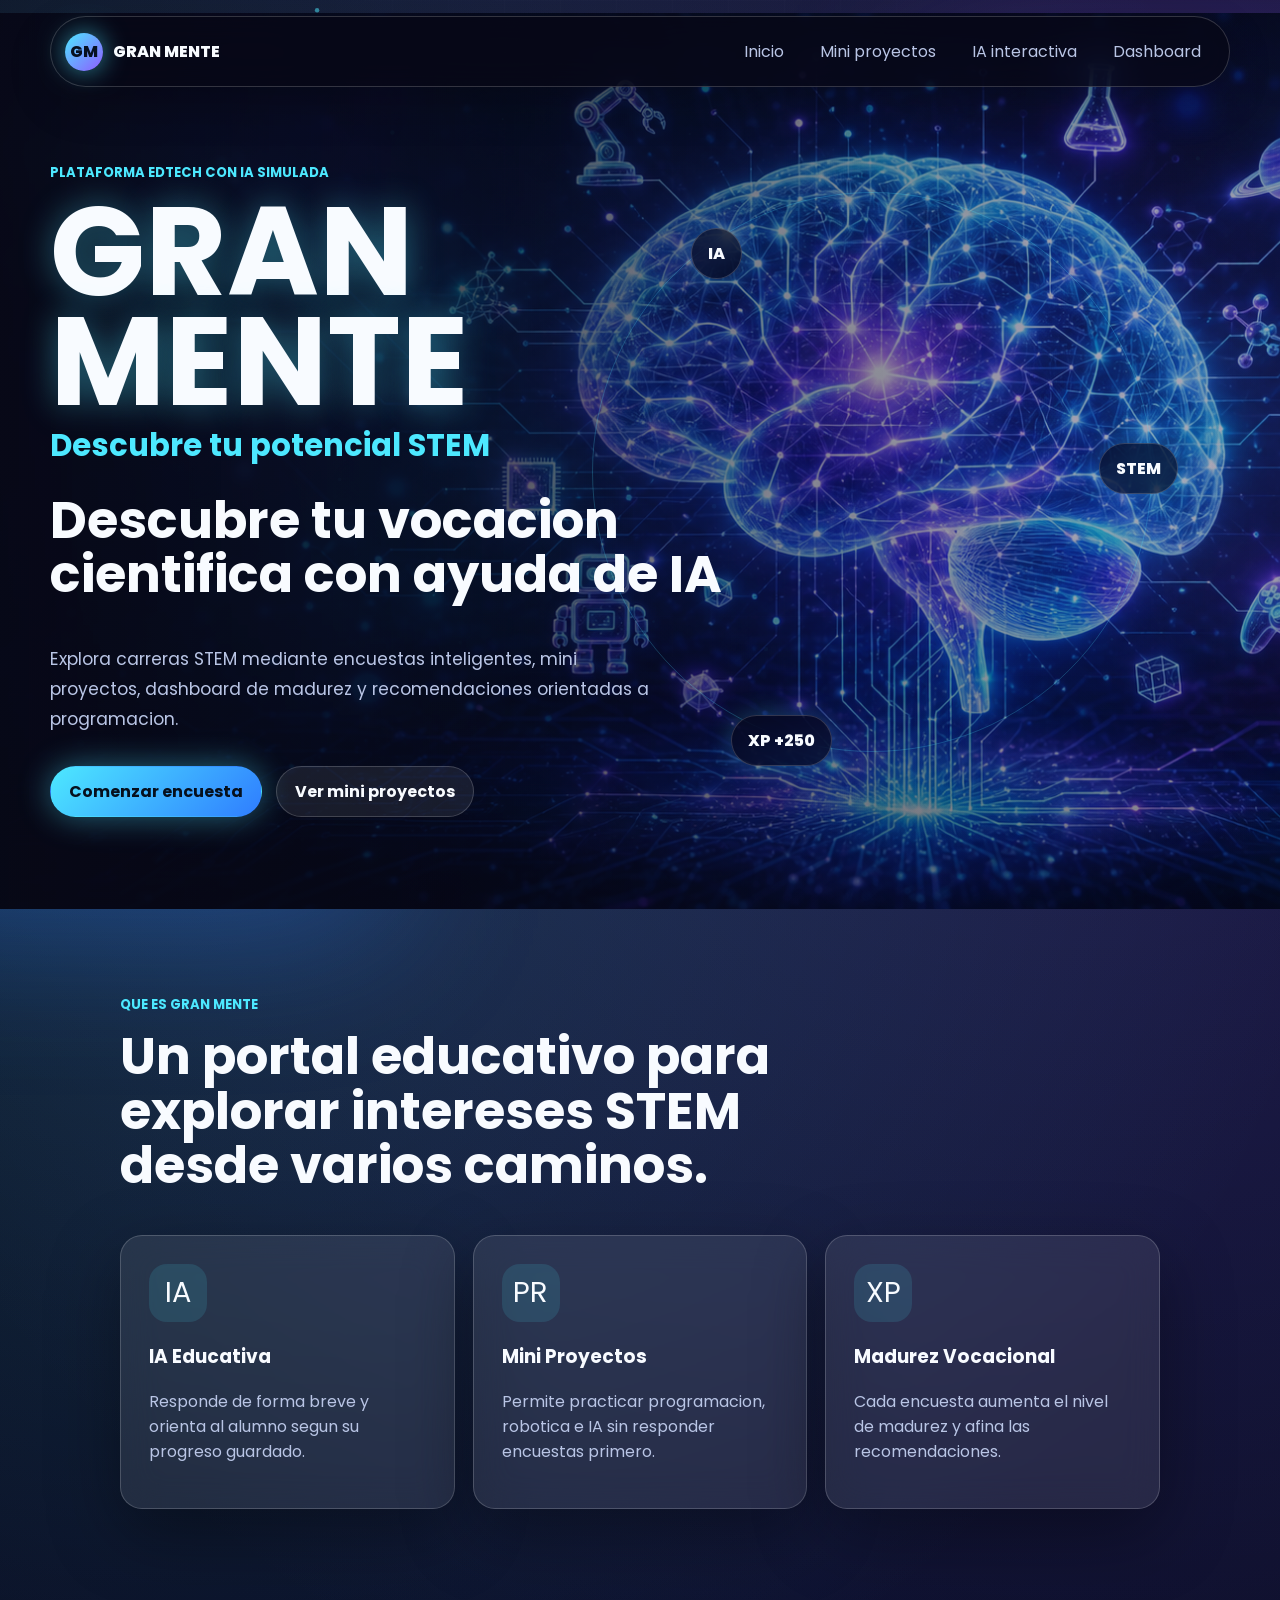
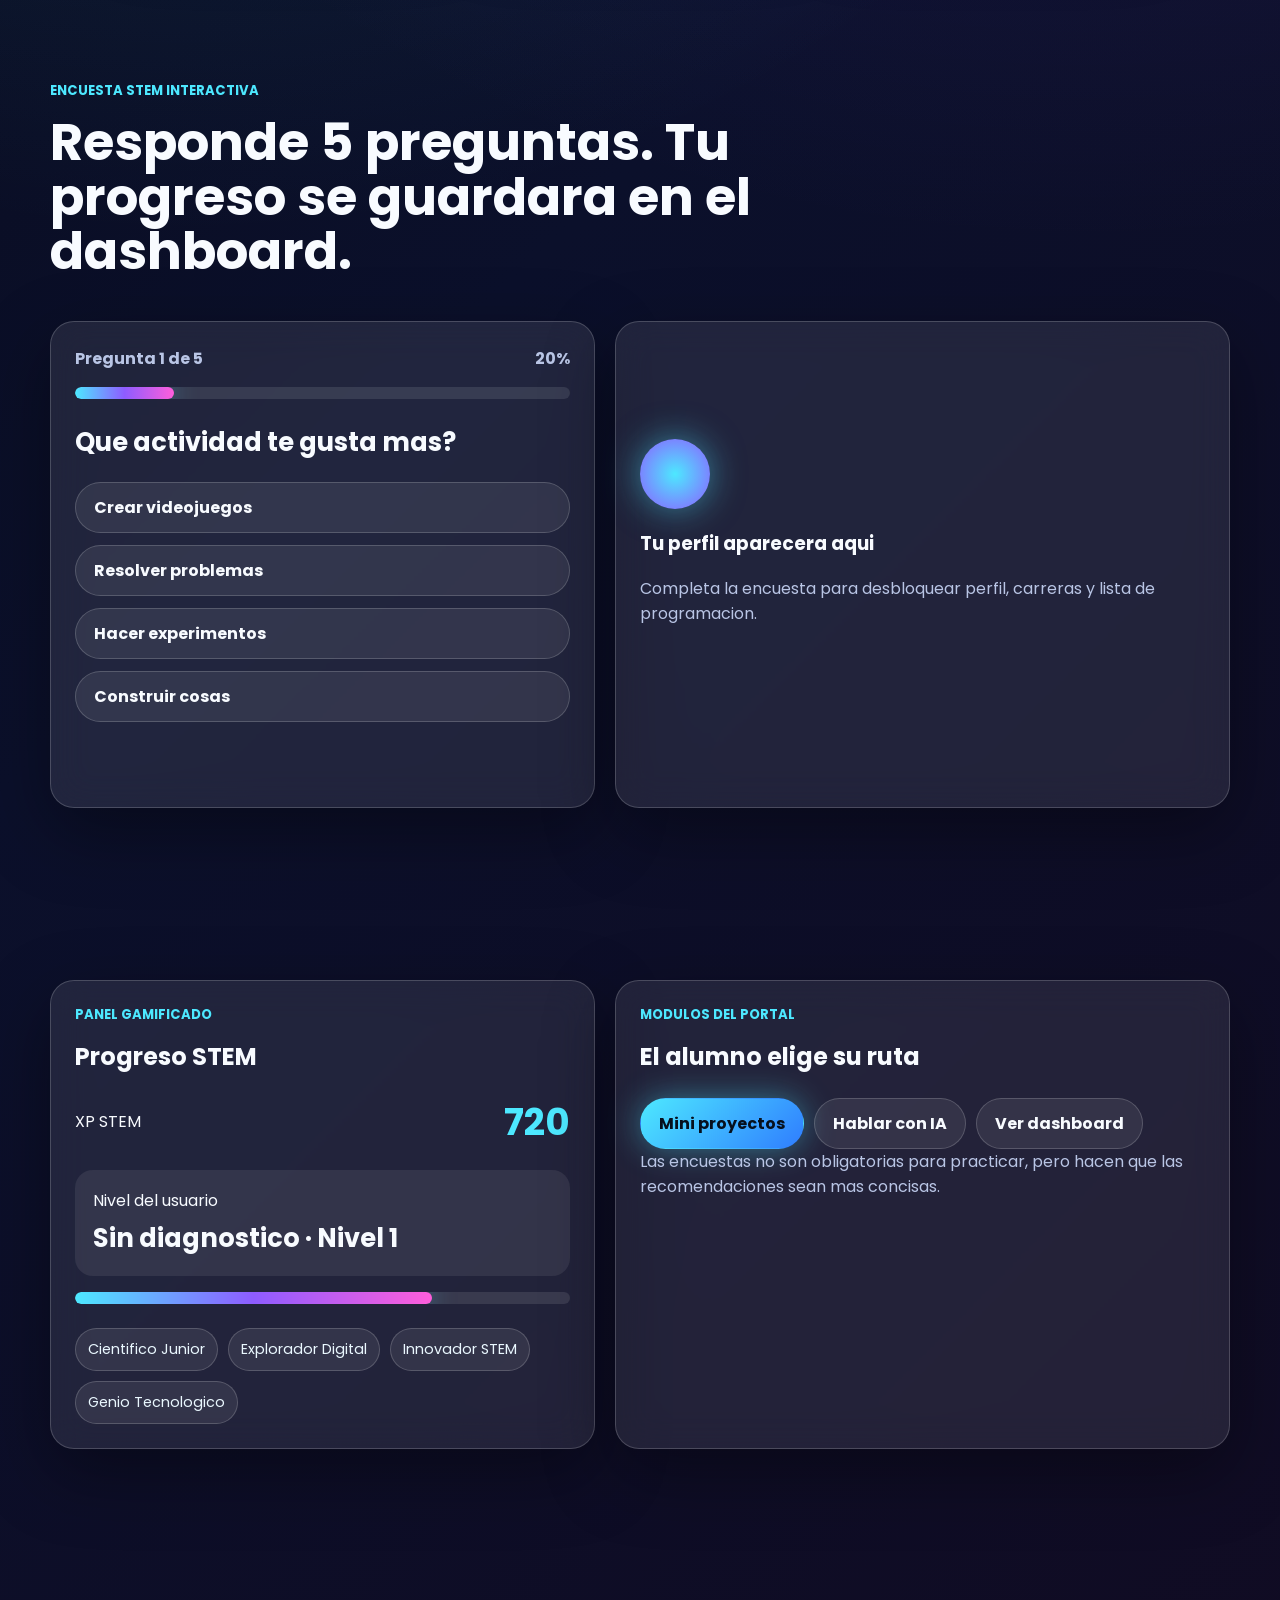
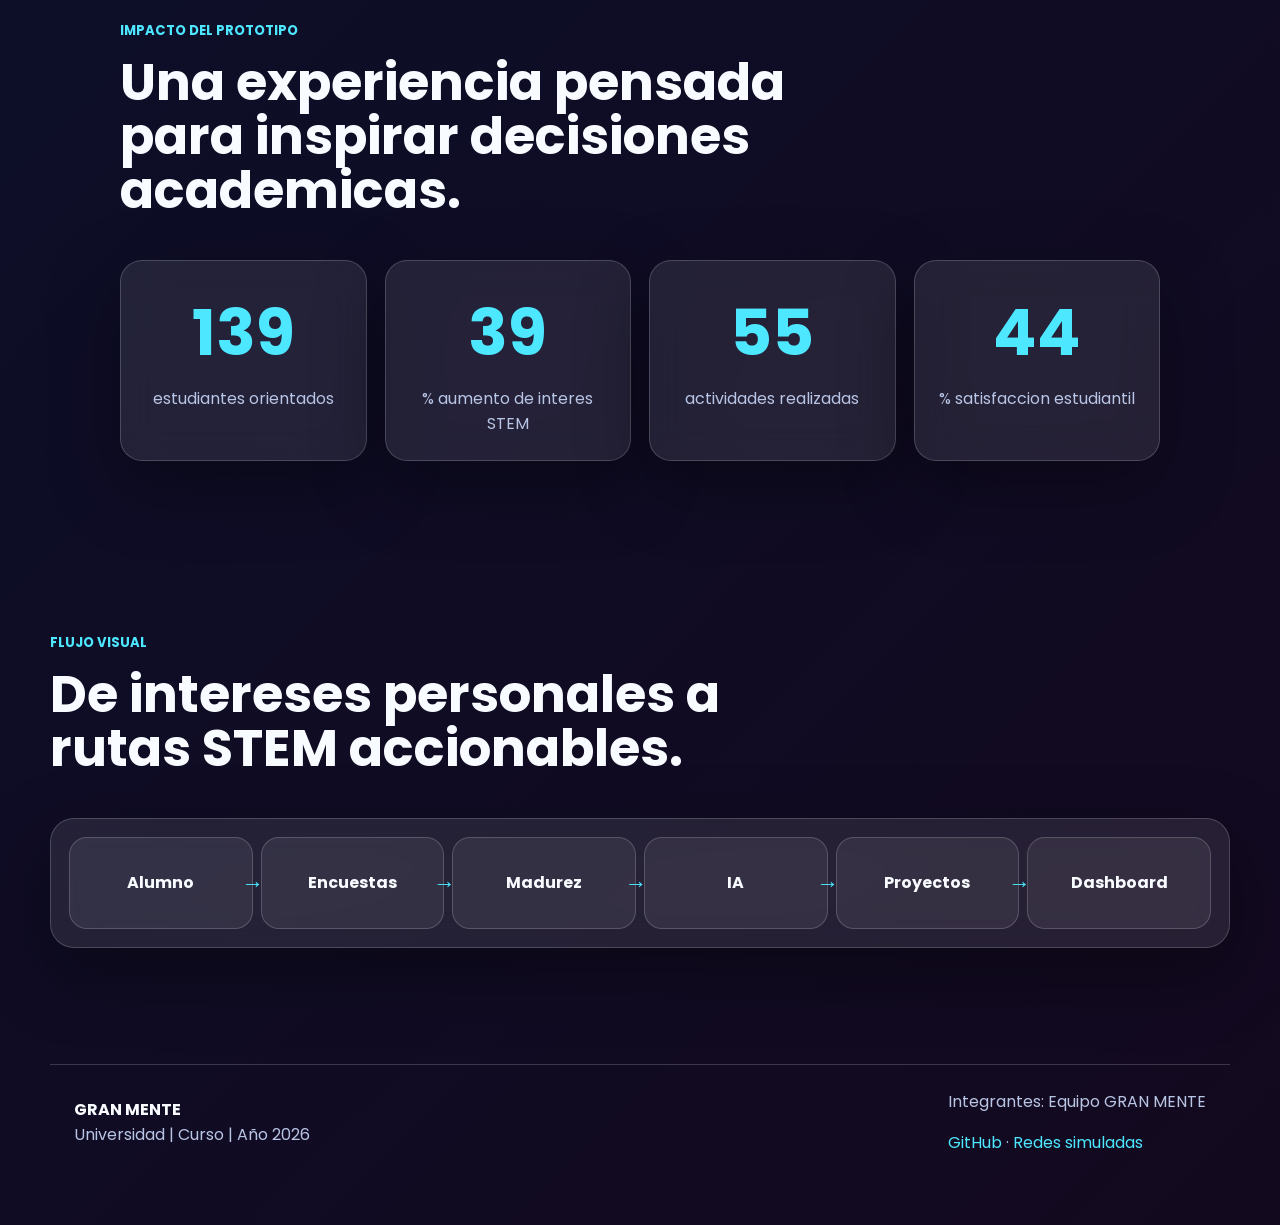
==== index.html @ 2cc23842 "Mejoras para la app" ====
<!DOCTYPE html>
<html lang="es">
<head>
  <meta charset="UTF-8">
  <meta name="viewport" content="width=device-width, initial-scale=1.0">
  <meta name="description" content="GRAN MENTE, prototipo STEM con IA simulada, proyectos, dashboard y orientacion vocacional.">
  <title>GRAN MENTE | Descubre tu potencial STEM</title>
  <link rel="preconnect" href="https://fonts.googleapis.com">
  <link rel="preconnect" href="https://fonts.gstatic.com" crossorigin>
  <link href="https://fonts.googleapis.com/css2?family=Poppins:wght@400;500;600;700;800&display=swap" rel="stylesheet">
  <link rel="stylesheet" href="style.css">
</head>
<body>
  <canvas id="particles" aria-hidden="true"></canvas>
  <div class="ambient ambient-a"></div>
  <div class="ambient ambient-b"></div>

  <header class="site-header">
    <a class="brand" href="index.html"><span class="brand-mark">GM</span><span>GRAN MENTE</span></a>
    <button class="menu-toggle" type="button" aria-label="Abrir menu" aria-expanded="false">☰</button>
    <nav class="main-nav" aria-label="Navegacion principal">
      <a href="index.html">Inicio</a>
      <a href="proyectos.html">Mini proyectos</a>
      <a href="ia.html">IA interactiva</a>
      <a href="dashboard.html">Dashboard</a>
    </nav>
  </header>

  <main>
    <section id="inicio" class="hero section">
      <div class="hero-copy reveal">
        <p class="eyebrow">Plataforma EdTech con IA simulada</p>
        <h1>GRAN MENTE</h1>
        <p class="slogan">Descubre tu potencial STEM</p>
        <h2>Descubre tu vocacion cientifica con ayuda de IA</h2>
        <p class="hero-description">Explora carreras STEM mediante encuestas inteligentes, mini proyectos, dashboard de madurez y recomendaciones orientadas a programacion.</p>
        <div class="hero-actions">
          <a class="btn btn-primary" href="#encuesta">Comenzar encuesta</a>
          <a class="btn btn-secondary" href="proyectos.html">Ver mini proyectos</a>
        </div>
      </div>
      <div class="hero-visual reveal">
        <div class="hero-orbit"></div>
        <img src="img/hero-brain.png" alt="Cerebro digital futurista con circuitos STEM">
        <div class="floating-chip chip-a">IA</div>
        <div class="floating-chip chip-b">STEM</div>
        <div class="floating-chip chip-c">XP +250</div>
      </div>
    </section>

    <section id="que-es" class="section narrow">
      <div class="section-heading reveal">
        <p class="eyebrow">Que es GRAN MENTE</p>
        <h2>Un portal educativo para explorar intereses STEM desde varios caminos.</h2>
      </div>
      <div class="feature-grid">
        <article class="glass-card reveal">
          <span class="card-icon">IA</span>
          <h3>IA Educativa</h3>
          <p>Responde de forma breve y orienta al alumno segun su progreso guardado.</p>
        </article>
        <article class="glass-card reveal">
          <span class="card-icon">PR</span>
          <h3>Mini Proyectos</h3>
          <p>Permite practicar programacion, robotica e IA sin responder encuestas primero.</p>
        </article>
        <article class="glass-card reveal">
          <span class="card-icon">XP</span>
          <h3>Madurez Vocacional</h3>
          <p>Cada encuesta aumenta el nivel de madurez y afina las recomendaciones.</p>
        </article>
      </div>
    </section>

    <section id="encuesta" class="section survey-shell">
      <div class="section-heading reveal">
        <p class="eyebrow">Encuesta STEM interactiva</p>
        <h2>Responde 5 preguntas. Tu progreso se guardara en el dashboard.</h2>
      </div>

      <div class="survey-layout">
        <article class="survey-card reveal">
          <div class="survey-topline">
            <span id="questionCounter">Pregunta 1 de 5</span>
            <span id="progressLabel">20%</span>
          </div>
          <div class="progress-track">
            <div id="progressBar" class="progress-fill"></div>
          </div>
          <div id="questionStage" class="question-stage"></div>
        </article>

        <aside id="results" class="results-panel reveal" aria-live="polite">
          <div class="placeholder-result">
            <span class="pulse-dot"></span>
            <h3>Tu perfil aparecera aqui</h3>
            <p>Completa la encuesta para desbloquear perfil, carreras y lista de programacion.</p>
          </div>
        </aside>
      </div>
    </section>

    <section id="demo-stem" class="section two-column">
      <div class="gamified-panel reveal">
        <p class="eyebrow">Panel gamificado</p>
        <h2>Progreso STEM</h2>
        <div class="xp-row">
          <span>XP STEM</span>
          <strong id="xpValue">720</strong>
        </div>
        <div class="level-card">
          <span>Nivel del usuario</span>
          <strong id="levelValue">Nivel 1</strong>
        </div>
        <div class="progress-track xp-track"><div class="progress-fill xp-fill"></div></div>
        <div class="badges">
          <span>Cientifico Junior</span>
          <span>Explorador Digital</span>
          <span>Innovador STEM</span>
          <span>Genio Tecnologico</span>
        </div>
      </div>

      <div class="gamified-panel reveal">
        <p class="eyebrow">Modulos del portal</p>
        <h2>El alumno elige su ruta</h2>
        <div class="portal-actions">
          <a class="btn btn-primary" href="proyectos.html">Mini proyectos</a>
          <a class="btn btn-secondary" href="ia.html">Hablar con IA</a>
          <a class="btn btn-secondary" href="dashboard.html">Ver dashboard</a>
        </div>
        <p class="result-copy">Las encuestas no son obligatorias para practicar, pero hacen que las recomendaciones sean mas concisas.</p>
      </div>
    </section>

    <section id="impacto" class="section narrow">
      <div class="section-heading reveal">
        <p class="eyebrow">Impacto del prototipo</p>
        <h2>Una experiencia pensada para inspirar decisiones academicas.</h2>
      </div>
      <div class="stats-grid">
        <article class="stat-card reveal"><strong data-counter="300">0</strong><span>estudiantes orientados</span></article>
        <article class="stat-card reveal"><strong data-counter="85">0</strong><span>% aumento de interes STEM</span></article>
        <article class="stat-card reveal"><strong data-counter="120">0</strong><span>actividades realizadas</span></article>
        <article class="stat-card reveal"><strong data-counter="95">0</strong><span>% satisfaccion estudiantil</span></article>
      </div>
    </section>

    <section class="section flow-section">
      <div class="section-heading reveal">
        <p class="eyebrow">Flujo visual</p>
        <h2>De intereses personales a rutas STEM accionables.</h2>
      </div>
      <div class="flow reveal">
        <span>Alumno</span>
        <span>Encuestas</span>
        <span>Madurez</span>
        <span>IA</span>
        <span>Proyectos</span>
        <span>Dashboard</span>
      </div>
    </section>
  </main>

  <footer class="site-footer">
    <div><strong>GRAN MENTE</strong><p>Universidad | Curso | Año 2026</p></div>
    <div><p>Integrantes: Equipo GRAN MENTE</p><p><a href="#">GitHub</a> · <a href="#">Redes simuladas</a></p></div>
  </footer>

  <script src="script.js"></script>
</body>
</html>
---- style.css ----
:root {
  --bg: #070816;
  --panel: rgba(255, 255, 255, 0.09);
  --panel-strong: rgba(255, 255, 255, 0.15);
  --text: #f8fbff;
  --muted: #b9c5e5;
  --cyan: #4de8ff;
  --blue: #2f7dff;
  --violet: #8e5cff;
  --pink: #ff5edb;
  --line: rgba(255, 255, 255, 0.18);
  --shadow: 0 24px 70px rgba(0, 0, 0, 0.36);
}

* {
  box-sizing: border-box;
}

html {
  scroll-behavior: smooth;
}

body {
  margin: 0;
  min-height: 100vh;
  overflow-x: hidden;
  background:
    radial-gradient(circle at 15% 15%, rgba(77, 232, 255, 0.18), transparent 30%),
    radial-gradient(circle at 85% 10%, rgba(142, 92, 255, 0.2), transparent 34%),
    linear-gradient(135deg, #070816 0%, #0b102b 42%, #13091f 100%);
  color: var(--text);
  font-family: "Poppins", Arial, sans-serif;
}

body::before {
  content: "";
  position: fixed;
  inset: 0;
  z-index: -3;
  background-image:
    linear-gradient(rgba(255, 255, 255, 0.045) 1px, transparent 1px),
    linear-gradient(90deg, rgba(255, 255, 255, 0.045) 1px, transparent 1px);
  background-size: 56px 56px;
  mask-image: radial-gradient(circle at center, #000, transparent 78%);
}

a {
  color: inherit;
  text-decoration: none;
}

button,
input {
  font: inherit;
}

#particles {
  position: fixed;
  inset: 0;
  z-index: -2;
  pointer-events: none;
}

.ambient {
  position: fixed;
  z-index: -1;
  width: 34rem;
  height: 34rem;
  filter: blur(80px);
  opacity: 0.35;
  pointer-events: none;
}

.ambient-a {
  left: -10rem;
  top: 24rem;
  background: var(--blue);
}

.ambient-b {
  right: -12rem;
  top: 4rem;
  background: var(--violet);
}

.site-header {
  position: sticky;
  top: 0;
  z-index: 20;
  display: flex;
  align-items: center;
  justify-content: space-between;
  width: min(1180px, calc(100% - 32px));
  margin: 16px auto 0;
  padding: 12px 14px;
  border: 1px solid var(--line);
  border-radius: 999px;
  background: rgba(7, 8, 22, 0.72);
  backdrop-filter: blur(18px);
  box-shadow: 0 16px 45px rgba(0, 0, 0, 0.2);
}

.brand,
.main-nav,
.hero-actions,
.survey-topline,
.xp-row,
.chat-header,
.site-footer {
  display: flex;
  align-items: center;
}

.brand {
  gap: 10px;
  font-weight: 800;
  letter-spacing: 0;
}

.brand-mark {
  display: grid;
  place-items: center;
  width: 38px;
  height: 38px;
  border-radius: 50%;
  background: linear-gradient(135deg, var(--cyan), var(--violet));
  color: #071020;
  box-shadow: 0 0 26px rgba(77, 232, 255, 0.6);
}

.main-nav {
  gap: 8px;
}

.main-nav a {
  padding: 10px 14px;
  border-radius: 999px;
  color: var(--muted);
  transition: 0.25s ease;
}

.main-nav a:hover {
  color: var(--text);
  background: rgba(255, 255, 255, 0.1);
}

.menu-toggle {
  display: none;
  border: 0;
  background: transparent;
  color: var(--text);
  font-size: 1.45rem;
}

.section {
  width: min(1180px, calc(100% - 32px));
  margin: 0 auto;
  padding: 86px 0;
}

.narrow {
  width: min(1040px, calc(100% - 32px));
}

.hero {
  position: relative;
  display: grid;
  align-items: center;
  width: 100%;
  min-height: calc(100vh - 34px);
  margin-top: -74px;
  padding: 150px max(16px, calc((100vw - 1180px) / 2)) 92px;
  overflow: hidden;
}

.hero::after {
  content: "";
  position: absolute;
  inset: auto 0 0;
  height: 34%;
  background: linear-gradient(0deg, var(--bg), transparent);
  pointer-events: none;
}

.hero-copy {
  position: relative;
  z-index: 4;
  max-width: 720px;
}

.eyebrow {
  margin: 0 0 14px;
  color: var(--cyan);
  font-size: 0.82rem;
  font-weight: 700;
  text-transform: uppercase;
}

h1,
h2,
h3,
p {
  margin-top: 0;
}

h1 {
  margin-bottom: 6px;
  font-size: clamp(3.8rem, 10vw, 7.8rem);
  line-height: 0.88;
  letter-spacing: 0;
  text-shadow: 0 0 34px rgba(77, 232, 255, 0.4);
}

.slogan {
  margin-bottom: 24px;
  font-size: clamp(1.25rem, 2.4vw, 2rem);
  font-weight: 700;
  color: var(--cyan);
}

.hero h2,
.section-heading h2 {
  font-size: clamp(2rem, 4vw, 3.4rem);
  line-height: 1.06;
  letter-spacing: 0;
}

.hero-description,
.section-heading p + h2 + p,
.glass-card p,
.placeholder-result p,
.result-copy,
.video-card p,
.chat-messages,
.site-footer p {
  color: var(--muted);
}

.hero-description {
  max-width: 620px;
  font-size: 1.08rem;
  line-height: 1.75;
}

.hero-actions {
  flex-wrap: wrap;
  gap: 14px;
  margin-top: 32px;
}

.btn,
.chat-form button,
.option-btn,
.video-card a,
.game-card a {
  display: inline-flex;
  align-items: center;
  justify-content: center;
  min-height: 46px;
  padding: 12px 18px;
  border: 1px solid transparent;
  border-radius: 999px;
  cursor: pointer;
  font-weight: 700;
  transition: transform 0.25s ease, box-shadow 0.25s ease, background 0.25s ease;
}

.btn-primary,
.chat-form button,
.video-card a,
.game-card a {
  color: #06101d;
  background: linear-gradient(135deg, var(--cyan), var(--blue));
  box-shadow: 0 0 32px rgba(77, 232, 255, 0.42);
}

.btn-secondary {
  border-color: var(--line);
  color: var(--text);
  background: rgba(255, 255, 255, 0.08);
}

.btn:hover,
.chat-form button:hover,
.option-btn:hover,
.video-card a:hover,
.game-card a:hover {
  transform: translateY(-3px);
}

.hero-visual {
  position: absolute;
  inset: 0;
  z-index: 1;
  min-height: 100%;
  pointer-events: none;
}

.hero-visual::before {
  content: "";
  position: absolute;
  inset: 0;
  z-index: 2;
  background:
    linear-gradient(90deg, rgba(7, 8, 22, 0.92), rgba(7, 8, 22, 0.48) 47%, rgba(7, 8, 22, 0.18)),
    radial-gradient(circle at 72% 44%, transparent 0 23%, rgba(7, 8, 22, 0.28) 57%, rgba(7, 8, 22, 0.82) 100%);
}

.hero-visual img {
  position: absolute;
  inset: 0;
  width: 100%;
  height: 100%;
  object-fit: cover;
  opacity: 0.82;
  transform: scale(1.04);
  animation: floatImage 7s ease-in-out infinite;
}

.hero-orbit {
  position: absolute;
  right: 10%;
  top: 20%;
  z-index: 3;
  width: min(44vw, 560px);
  aspect-ratio: 1;
  border: 1px solid rgba(77, 232, 255, 0.22);
  border-radius: 50%;
  animation: spin 18s linear infinite;
}

.floating-chip {
  position: absolute;
  z-index: 4;
  padding: 12px 16px;
  border: 1px solid var(--line);
  border-radius: 999px;
  background: rgba(7, 8, 22, 0.56);
  backdrop-filter: blur(12px);
  box-shadow: 0 0 25px rgba(77, 232, 255, 0.25);
  font-weight: 800;
}

.chip-a {
  top: 24%;
  right: 42%;
}

.chip-b {
  right: 8%;
  top: 48%;
}

.chip-c {
  right: 35%;
  bottom: 16%;
}

.section-heading {
  max-width: 760px;
  margin-bottom: 34px;
}

.feature-grid,
.stats-grid {
  display: grid;
  grid-template-columns: repeat(3, minmax(0, 1fr));
  gap: 18px;
}

.glass-card,
.survey-card,
.results-panel,
.gamified-panel,
.chatbot,
.stat-card,
.flow,
.game-card,
.video-card {
  border: 1px solid var(--line);
  background: var(--panel);
  backdrop-filter: blur(18px);
  box-shadow: var(--shadow);
}

.glass-card {
  padding: 28px;
  border-radius: 22px;
  transition: 0.3s ease;
}

.glass-card:hover,
.stat-card:hover {
  transform: translateY(-7px);
  border-color: rgba(77, 232, 255, 0.5);
  box-shadow: 0 0 42px rgba(77, 232, 255, 0.22);
}

.card-icon {
  display: grid;
  place-items: center;
  width: 58px;
  height: 58px;
  margin-bottom: 20px;
  border-radius: 18px;
  background: rgba(77, 232, 255, 0.12);
  font-size: 1.8rem;
}

.survey-layout,
.two-column {
  display: grid;
  grid-template-columns: minmax(0, 0.94fr) minmax(340px, 1.06fr);
  gap: 20px;
}

.survey-card,
.results-panel,
.gamified-panel,
.chatbot {
  border-radius: 24px;
  padding: 24px;
}

.survey-topline {
  justify-content: space-between;
  color: var(--muted);
  font-weight: 700;
}

.progress-track {
  height: 12px;
  margin: 16px 0 24px;
  overflow: hidden;
  border-radius: 999px;
  background: rgba(255, 255, 255, 0.1);
}

.progress-fill {
  width: 20%;
  height: 100%;
  border-radius: inherit;
  background: linear-gradient(90deg, var(--cyan), var(--violet), var(--pink));
  box-shadow: 0 0 24px rgba(77, 232, 255, 0.5);
  transition: width 0.35s ease;
}

.question-stage {
  min-height: 360px;
}

.question-stage h3 {
  margin-bottom: 20px;
  font-size: clamp(1.35rem, 2vw, 2rem);
}

.options-grid {
  display: grid;
  gap: 12px;
}

.option-btn {
  justify-content: flex-start;
  width: 100%;
  border-color: var(--line);
  color: var(--text);
  background: rgba(255, 255, 255, 0.08);
  text-align: left;
}

.option-btn:hover {
  border-color: rgba(77, 232, 255, 0.6);
  background: rgba(77, 232, 255, 0.13);
  box-shadow: 0 0 25px rgba(77, 232, 255, 0.18);
}

.results-panel {
  min-height: 454px;
}

.placeholder-result,
.profile-result {
  display: grid;
  align-content: center;
  min-height: 390px;
}

.pulse-dot {
  width: 70px;
  height: 70px;
  margin-bottom: 20px;
  border-radius: 50%;
  background: radial-gradient(circle, var(--cyan), var(--violet));
  box-shadow: 0 0 34px rgba(77, 232, 255, 0.5);
  animation: pulse 1.7s ease-in-out infinite;
}

.profile-head {
  display: flex;
  gap: 16px;
  align-items: center;
  margin-bottom: 18px;
}

.profile-icon {
  font-size: 2.4rem;
}

.recommendation-grid {
  display: grid;
  grid-template-columns: repeat(2, minmax(0, 1fr));
  gap: 12px;
  margin: 18px 0;
}

.career-pill {
  padding: 12px;
  border: 1px solid var(--line);
  border-radius: 16px;
  background: rgba(255, 255, 255, 0.07);
  font-size: 0.92rem;
  font-weight: 700;
}

.game-video-grid {
  display: grid;
  gap: 14px;
}

.game-card,
.video-card {
  padding: 16px;
  border-radius: 18px;
}

.game-card h3,
.video-card h3 {
  margin-bottom: 8px;
}

.game-card p,
.video-card p {
  font-size: 0.92rem;
}

.media-thumb {
  display: grid;
  place-items: center;
  min-height: 110px;
  margin-bottom: 12px;
  border-radius: 14px;
  background:
    linear-gradient(135deg, rgba(77, 232, 255, 0.24), rgba(142, 92, 255, 0.3)),
    repeating-linear-gradient(45deg, rgba(255, 255, 255, 0.08) 0 2px, transparent 2px 11px);
  font-size: 2rem;
}

.message-box {
  margin-top: 14px;
  padding: 16px;
  border: 1px solid rgba(77, 232, 255, 0.32);
  border-radius: 18px;
  background: rgba(77, 232, 255, 0.09);
  color: #e9fbff;
}

.answer-list {
  display: flex;
  flex-wrap: wrap;
  gap: 8px;
  padding: 0;
  margin: 0 0 18px;
  list-style: none;
}

.answer-list li {
  padding: 9px 11px;
  border: 1px solid rgba(77, 232, 255, 0.24);
  border-radius: 999px;
  background: rgba(255, 255, 255, 0.07);
  color: #eefcff;
  font-size: 0.9rem;
}

.learning-list {
  display: grid;
  gap: 12px;
  margin-top: 12px;
}

.learning-list article {
  padding: 16px;
  border: 1px solid rgba(255, 255, 255, 0.16);
  border-radius: 18px;
  background: linear-gradient(135deg, rgba(77, 232, 255, 0.08), rgba(142, 92, 255, 0.1));
}

.learning-list span {
  display: inline-flex;
  margin-bottom: 8px;
  padding: 6px 9px;
  border-radius: 999px;
  background: rgba(77, 232, 255, 0.14);
  color: var(--cyan);
  font-size: 0.78rem;
  font-weight: 800;
  text-transform: uppercase;
}

.learning-list h4 {
  margin: 0 0 8px;
  font-size: 1rem;
}

.learning-list p,
.learning-list ol {
  margin: 0;
  color: var(--muted);
  font-size: 0.92rem;
}

.learning-list ol {
  padding-left: 20px;
  margin-top: 10px;
}

.two-column {
  align-items: stretch;
}

.xp-row,
.chat-header {
  justify-content: space-between;
}

.xp-row strong {
  font-size: 2.3rem;
  color: var(--cyan);
}

.level-card {
  display: grid;
  gap: 6px;
  margin-top: 20px;
  padding: 18px;
  border-radius: 18px;
  background: rgba(255, 255, 255, 0.08);
}

.level-card strong {
  font-size: 1.6rem;
}

.xp-fill {
  width: 72%;
}

.badges {
  display: flex;
  flex-wrap: wrap;
  gap: 10px;
}

.badges span {
  padding: 10px 12px;
  border: 1px solid var(--line);
  border-radius: 999px;
  background: rgba(255, 255, 255, 0.08);
  color: #eaf8ff;
  font-size: 0.9rem;
}

.chatbot {
  display: grid;
  grid-template-rows: auto 1fr auto;
  min-height: 420px;
}

.status-dot {
  display: inline-block;
  width: 10px;
  height: 10px;
  margin-right: 8px;
  border-radius: 50%;
  background: #3cff91;
  box-shadow: 0 0 14px #3cff91;
}

.chat-messages {
  display: flex;
  flex-direction: column;
  gap: 10px;
  min-height: 250px;
  max-height: 300px;
  margin: 18px 0;
  overflow: auto;
}

.bot-message,
.user-message {
  width: fit-content;
  max-width: 82%;
  padding: 12px 14px;
  border-radius: 18px;
  line-height: 1.45;
}

.bot-message {
  border: 1px solid rgba(77, 232, 255, 0.26);
  background: rgba(77, 232, 255, 0.1);
}

.user-message {
  align-self: flex-end;
  color: #071020;
  background: linear-gradient(135deg, var(--cyan), #ffffff);
}

.chat-form {
  display: grid;
  grid-template-columns: 1fr auto;
  gap: 10px;
}

.chat-form input {
  min-width: 0;
  border: 1px solid var(--line);
  border-radius: 999px;
  padding: 0 16px;
  color: var(--text);
  background: rgba(255, 255, 255, 0.08);
  outline: none;
}

.chat-form input:focus {
  border-color: rgba(77, 232, 255, 0.6);
}

.stats-grid {
  grid-template-columns: repeat(4, minmax(0, 1fr));
}

.stat-card {
  padding: 24px;
  border-radius: 22px;
  text-align: center;
  transition: 0.3s ease;
}

.stat-card strong {
  display: block;
  margin-bottom: 6px;
  font-size: clamp(2.2rem, 5vw, 4rem);
  color: var(--cyan);
}

.stat-card span {
  color: var(--muted);
}

.flow {
  display: grid;
  grid-template-columns: repeat(6, minmax(0, 1fr));
  gap: 8px;
  padding: 18px;
  border-radius: 24px;
}

.flow span {
  position: relative;
  display: grid;
  place-items: center;
  min-height: 92px;
  padding: 12px;
  border: 1px solid var(--line);
  border-radius: 18px;
  background: rgba(255, 255, 255, 0.07);
  text-align: center;
  font-weight: 700;
}

.flow span:not(:last-child)::after {
  content: "→";
  position: absolute;
  right: -12px;
  z-index: 2;
  color: var(--cyan);
  font-size: 1.4rem;
}

.site-footer {
  justify-content: space-between;
  gap: 20px;
  width: min(1180px, calc(100% - 32px));
  margin: 30px auto;
  padding: 24px;
  border-top: 1px solid var(--line);
}

.site-footer a {
  color: var(--cyan);
}

.page-main {
  padding-top: 28px;
}

.page-hero {
  padding-top: 92px;
  padding-bottom: 34px;
}

.page-hero h1,
.ai-page h1 {
  margin-bottom: 18px;
  font-size: clamp(3rem, 7vw, 5.8rem);
  line-height: 0.96;
}

.filter-bar,
.portal-actions,
.prompt-chips {
  display: flex;
  flex-wrap: wrap;
  gap: 10px;
  margin-top: 24px;
}

.filter-bar .option-btn {
  width: auto;
}

.filter-bar .active {
  color: #06101d;
  background: linear-gradient(135deg, var(--cyan), var(--blue));
}

.project-grid,
.dashboard-grid {
  display: grid;
  grid-template-columns: repeat(3, minmax(0, 1fr));
  gap: 18px;
}

.project-card,
.metric-card {
  border: 1px solid var(--line);
  border-radius: 22px;
  background: var(--panel);
  backdrop-filter: blur(18px);
  box-shadow: var(--shadow);
}

.project-card {
  display: grid;
  gap: 12px;
  min-height: 260px;
  padding: 24px;
  transition: 0.3s ease;
}

.project-card:hover {
  transform: translateY(-6px);
  border-color: rgba(77, 232, 255, 0.5);
  box-shadow: 0 0 42px rgba(77, 232, 255, 0.2);
}

.project-card span,
.prompt-chips span {
  width: fit-content;
  padding: 8px 10px;
  border-radius: 999px;
  background: rgba(77, 232, 255, 0.12);
  color: var(--cyan);
  font-size: 0.82rem;
  font-weight: 800;
}

.project-card p {
  color: var(--muted);
}

.ai-page {
  align-items: center;
  min-height: calc(100vh - 120px);
}

.ai-page .chatbot {
  min-height: 560px;
}

.ai-page .chat-messages {
  max-height: 430px;
}

.dashboard-grid {
  margin-bottom: 20px;
}

.metric-card {
  padding: 24px;
}

.metric-card span {
  display: block;
  min-height: 42px;
  color: var(--muted);
  font-weight: 700;
}

.metric-card strong {
  display: block;
  margin-top: 10px;
  color: var(--cyan);
  font-size: clamp(1.5rem, 3vw, 2.4rem);
  line-height: 1.05;
}

.dashboard-block {
  margin: 20px 0;
}

.interest-row {
  margin-bottom: 16px;
}

.interest-row span {
  display: block;
  margin-bottom: 6px;
  color: var(--text);
  font-weight: 700;
  text-transform: capitalize;
}

.reveal {
  opacity: 0;
  transform: translateY(28px);
  transition: opacity 0.7s ease, transform 0.7s ease;
}

.reveal.visible {
  opacity: 1;
  transform: translateY(0);
}

.fade-swap {
  animation: fadeSwap 0.32s ease;
}

@keyframes floatImage {
  0%,
  100% {
    transform: scale(1.04) translateY(0);
  }
  50% {
    transform: scale(1.07) translateY(-12px);
  }
}

@keyframes spin {
  to {
    transform: rotate(360deg);
  }
}

@keyframes pulse {
  0%,
  100% {
    transform: scale(0.94);
    opacity: 0.74;
  }
  50% {
    transform: scale(1.08);
    opacity: 1;
  }
}

@keyframes fadeSwap {
  from {
    opacity: 0;
    transform: translateY(12px);
  }
  to {
    opacity: 1;
    transform: translateY(0);
  }
}

@media (max-width: 980px) {
  .survey-layout,
  .two-column {
    grid-template-columns: 1fr;
  }

  .hero {
    min-height: 92vh;
    padding-top: 140px;
  }

  .feature-grid,
  .stats-grid,
  .project-grid,
  .dashboard-grid {
    grid-template-columns: repeat(2, minmax(0, 1fr));
  }

  .flow {
    grid-template-columns: repeat(2, minmax(0, 1fr));
  }

  .flow span:not(:last-child)::after {
    display: none;
  }
}

@media (max-width: 720px) {
  .site-header {
    align-items: flex-start;
    border-radius: 24px;
  }

  .menu-toggle {
    display: block;
  }

  .main-nav {
    position: absolute;
    top: calc(100% + 8px);
    right: 0;
    left: 0;
    display: none;
    flex-direction: column;
    align-items: stretch;
    padding: 12px;
    border: 1px solid var(--line);
    border-radius: 22px;
    background: rgba(7, 8, 22, 0.92);
    backdrop-filter: blur(18px);
  }

  .main-nav.open {
    display: flex;
  }

  .section {
    padding: 64px 0;
  }

  .feature-grid,
  .stats-grid,
  .recommendation-grid,
  .flow,
  .project-grid,
  .dashboard-grid {
    grid-template-columns: 1fr;
  }

  .hero {
    min-height: 94vh;
    padding-bottom: 70px;
  }

  .hero-visual::before {
    background:
      linear-gradient(180deg, rgba(7, 8, 22, 0.66), rgba(7, 8, 22, 0.92)),
      linear-gradient(90deg, rgba(7, 8, 22, 0.88), rgba(7, 8, 22, 0.38));
  }

  .floating-chip {
    font-size: 0.8rem;
  }

  .chip-a {
    top: 64%;
    right: 56%;
  }

  .chip-b {
    top: 62%;
    right: 9%;
  }

  .chip-c {
    right: 28%;
    bottom: 8%;
  }

  .chat-form {
    grid-template-columns: 1fr;
  }

  .site-footer {
    display: grid;
  }
}
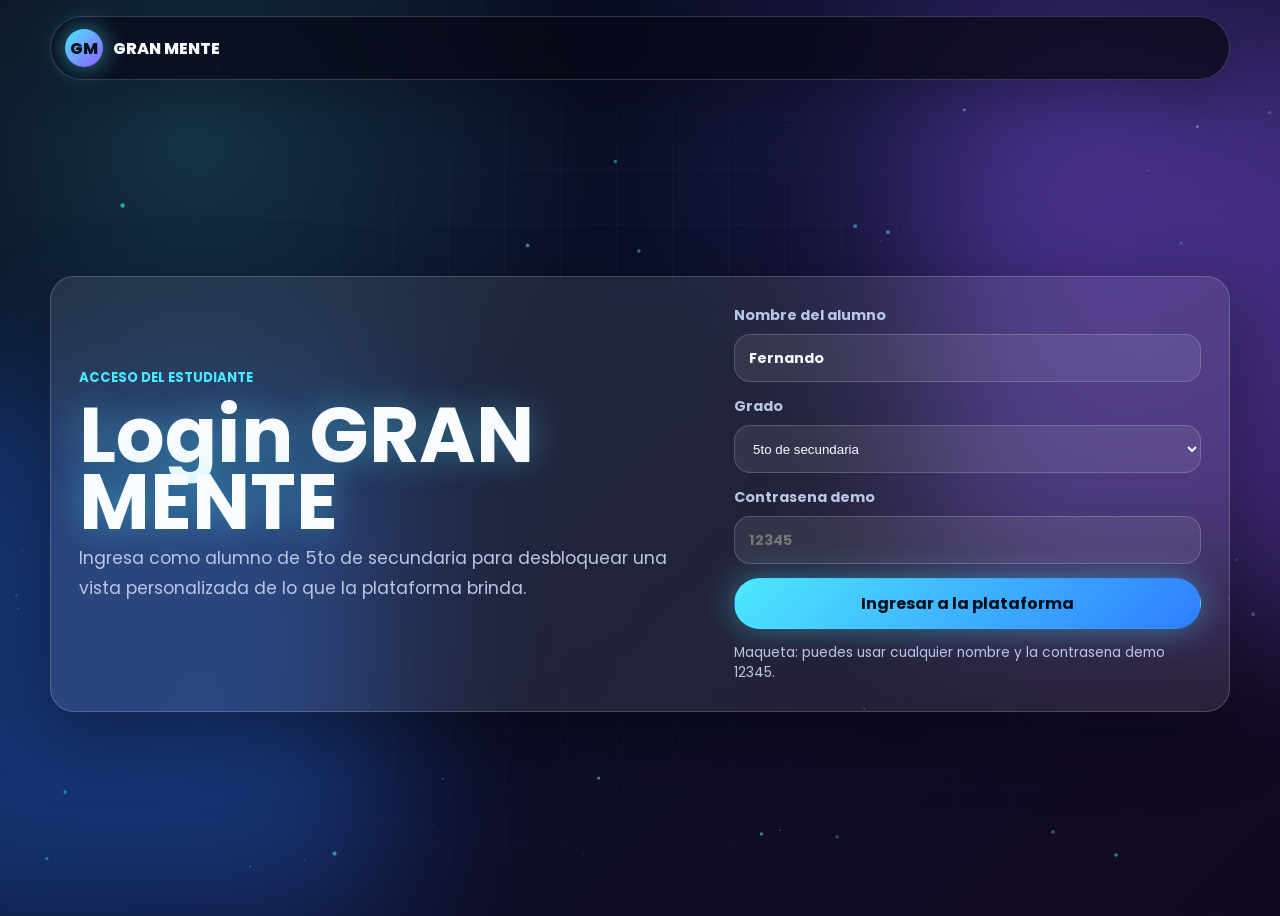
==== commit 24c192d7: "Agregando el login" ====
--- a/index.html
+++ b/index.html
@@ -20,6 +20,7 @@
     <button class="menu-toggle" type="button" aria-label="Abrir menu" aria-expanded="false">☰</button>
     <nav class="main-nav" aria-label="Navegacion principal">
       <a href="index.html">Inicio</a>
+      <a href="#carreras-stem">Carreras STEM</a>
       <a href="proyectos.html">Mini proyectos</a>
       <a href="ia.html">IA interactiva</a>
       <a href="dashboard.html">Dashboard</a>
@@ -27,6 +28,38 @@
   </header>
 
   <main>
+    <section id="login" class="section login-section">
+      <div class="login-card reveal">
+        <div>
+          <p class="eyebrow">Acceso del estudiante</p>
+          <h1>Login GRAN MENTE</h1>
+          <p class="hero-description">Ingresa como alumno de 5to de secundaria para desbloquear una vista personalizada de lo que la plataforma brinda.</p>
+        </div>
+
+        <form id="loginForm" class="login-form">
+          <label>
+            Nombre del alumno
+            <input id="studentName" type="text" value="Fernando" placeholder="Ejemplo: Fernando" required>
+          </label>
+          <label>
+            Grado
+            <select id="studentGrade" required>
+              <option value="5to de secundaria">5to de secundaria</option>
+              <option value="4to de secundaria">4to de secundaria</option>
+              <option value="3ro de secundaria">3ro de secundaria</option>
+            </select>
+          </label>
+          <label>
+            Contrasena demo
+            <input id="studentPassword" type="password" placeholder="12345" required>
+          </label>
+          <button class="btn btn-primary" type="submit">Ingresar a la plataforma</button>
+          <p class="login-hint">Maqueta: puedes usar cualquier nombre y la contrasena demo 12345.</p>
+        </form>
+      </div>
+
+    </section>
+
     <section id="inicio" class="hero section">
       <div class="hero-copy reveal">
         <p class="eyebrow">Plataforma EdTech con IA simulada</p>
@@ -48,6 +81,35 @@
       </div>
     </section>
 
+    <section id="carreras-stem" class="section stem-explorer">
+      <div class="section-heading reveal">
+        <p class="eyebrow">Explorador STEM lateral</p>
+        <h2>Elige una ruta y GRAN MENTE te muestra temas, videos y proyectos relacionados.</h2>
+      </div>
+      <div class="stem-layout reveal">
+        <aside class="stem-sidebar" aria-label="Rutas STEM">
+          <button class="stem-hamburger active" type="button" data-stem="ciencia" aria-pressed="true">
+            <span class="hamburger-lines"><i></i><i></i><i></i></span>
+            <strong>Ciencia</strong>
+          </button>
+          <button class="stem-hamburger" type="button" data-stem="tecnologia" aria-pressed="false">
+            <span class="hamburger-lines"><i></i><i></i><i></i></span>
+            <strong>Tecnologia</strong>
+          </button>
+          <button class="stem-hamburger" type="button" data-stem="ingenieria" aria-pressed="false">
+            <span class="hamburger-lines"><i></i><i></i><i></i></span>
+            <strong>Ingenieria</strong>
+          </button>
+          <button class="stem-hamburger" type="button" data-stem="matematicas" aria-pressed="false">
+            <span class="hamburger-lines"><i></i><i></i><i></i></span>
+            <strong>Matematicas</strong>
+          </button>
+        </aside>
+
+        <article id="stemContent" class="stem-content" aria-live="polite"></article>
+      </div>
+    </section>
+
     <section id="que-es" class="section narrow">
       <div class="section-heading reveal">
         <p class="eyebrow">Que es GRAN MENTE</p>
--- a/style.css
+++ b/style.css
@@ -100,6 +100,17 @@
   box-shadow: 0 16px 45px rgba(0, 0, 0, 0.2);
 }
 
+body:not(.logged-in) .main-nav,
+body:not(.logged-in) .menu-toggle,
+body:not(.logged-in) main > section:not(#login),
+body:not(.logged-in) .site-footer {
+  display: none;
+}
+
+body.logged-in #login {
+  display: none;
+}
+
 .brand,
 .main-nav,
 .hero-actions,
@@ -171,6 +182,227 @@
   margin-top: -74px;
   padding: 150px max(16px, calc((100vw - 1180px) / 2)) 92px;
   overflow: hidden;
+}
+
+.login-section {
+  display: grid;
+  grid-template-columns: minmax(0, 1.06fr) minmax(320px, 0.94fr);
+  gap: 20px;
+  align-items: stretch;
+  padding-top: 92px;
+  padding-bottom: 34px;
+}
+
+body:not(.logged-in) .login-section {
+  min-height: calc(100vh - 86px);
+  align-items: center;
+  padding-top: 48px;
+}
+
+.login-card,
+.student-panel,
+.stem-option {
+  border: 1px solid var(--line);
+  background: var(--panel);
+  backdrop-filter: blur(18px);
+  box-shadow: var(--shadow);
+}
+
+.login-card,
+.student-panel {
+  border-radius: 24px;
+  padding: 28px;
+}
+
+.login-card {
+  display: grid;
+  grid-template-columns: minmax(0, 1fr) minmax(280px, 0.74fr);
+  gap: 24px;
+  grid-column: 1 / -1;
+  align-items: center;
+}
+
+.login-card h1 {
+  font-size: clamp(2.8rem, 6vw, 5.8rem);
+}
+
+.login-form {
+  display: grid;
+  gap: 14px;
+}
+
+.login-form label {
+  display: grid;
+  gap: 8px;
+  color: var(--muted);
+  font-size: 0.9rem;
+  font-weight: 700;
+}
+
+.login-form input,
+.login-form select {
+  width: 100%;
+  min-height: 48px;
+  border: 1px solid var(--line);
+  border-radius: 16px;
+  padding: 0 14px;
+  color: var(--text);
+  background: rgba(255, 255, 255, 0.08);
+  outline: none;
+}
+
+.login-form select {
+  color-scheme: dark;
+}
+
+.login-form input:focus,
+.login-form select:focus {
+  border-color: rgba(77, 232, 255, 0.62);
+  box-shadow: 0 0 0 4px rgba(77, 232, 255, 0.12);
+}
+
+.login-hint {
+  margin: 0;
+  color: var(--muted);
+  font-size: 0.86rem;
+}
+
+.student-panel {
+  grid-column: 1 / -1;
+  display: grid;
+  gap: 20px;
+}
+
+.student-benefits {
+  display: grid;
+  grid-template-columns: repeat(4, minmax(0, 1fr));
+  gap: 12px;
+}
+
+.student-benefits article {
+  display: grid;
+  gap: 8px;
+  min-height: 120px;
+  padding: 16px;
+  border: 1px solid var(--line);
+  border-radius: 18px;
+  background: rgba(255, 255, 255, 0.07);
+}
+
+.student-benefits span {
+  color: var(--muted);
+  font-size: 0.9rem;
+}
+
+.stem-layout {
+  display: grid;
+  grid-template-columns: 280px minmax(0, 1fr);
+  gap: 20px;
+}
+
+.stem-sidebar,
+.stem-content {
+  border: 1px solid var(--line);
+  background: var(--panel);
+  backdrop-filter: blur(18px);
+  box-shadow: var(--shadow);
+  border-radius: 22px;
+}
+
+.stem-sidebar {
+  position: sticky;
+  top: 96px;
+  align-self: start;
+  display: grid;
+  gap: 10px;
+  padding: 14px;
+}
+
+.stem-content {
+  min-height: 520px;
+  padding: 26px;
+}
+
+.stem-hamburger {
+  display: flex;
+  align-items: center;
+  gap: 12px;
+  width: 100%;
+  min-height: 74px;
+  border: 0;
+  padding: 18px;
+  color: var(--text);
+  background: transparent;
+  cursor: pointer;
+  text-align: left;
+}
+
+.stem-hamburger.active,
+.stem-hamburger:hover {
+  border-radius: 18px;
+  background: rgba(77, 232, 255, 0.12);
+}
+
+.hamburger-lines {
+  display: grid;
+  gap: 5px;
+  width: 34px;
+  padding: 8px;
+  border: 1px solid rgba(77, 232, 255, 0.32);
+  border-radius: 12px;
+  background: rgba(77, 232, 255, 0.1);
+}
+
+.hamburger-lines i {
+  display: block;
+  height: 2px;
+  border-radius: 999px;
+  background: var(--cyan);
+}
+
+.stem-content h3 {
+  margin-bottom: 10px;
+  font-size: clamp(1.7rem, 3vw, 2.6rem);
+}
+
+.stem-content p,
+.stem-list li {
+  color: var(--muted);
+  line-height: 1.6;
+}
+
+.stem-content-grid {
+  display: grid;
+  grid-template-columns: repeat(3, minmax(0, 1fr));
+  gap: 14px;
+  margin-top: 22px;
+}
+
+.stem-info-card {
+  padding: 18px;
+  border: 1px solid var(--line);
+  border-radius: 18px;
+  background: rgba(255, 255, 255, 0.07);
+}
+
+.stem-info-card h4 {
+  margin: 0 0 10px;
+  color: var(--text);
+}
+
+.stem-list {
+  display: grid;
+  gap: 10px;
+  padding-left: 20px;
+  margin: 0;
+}
+
+.stem-video-link {
+  display: inline-flex;
+  width: fit-content;
+  margin-top: 12px;
+  color: var(--cyan);
+  font-weight: 800;
 }
 
 .hero::after {
@@ -988,8 +1220,23 @@
 
 @media (max-width: 980px) {
   .survey-layout,
-  .two-column {
+  .two-column,
+  .login-section,
+  .login-card {
     grid-template-columns: 1fr;
+  }
+
+  .student-benefits,
+  .stem-content-grid {
+    grid-template-columns: repeat(2, minmax(0, 1fr));
+  }
+
+  .stem-layout {
+    grid-template-columns: 1fr;
+  }
+
+  .stem-sidebar {
+    position: static;
   }
 
   .hero {
@@ -1051,6 +1298,8 @@
   .recommendation-grid,
   .flow,
   .project-grid,
+  .student-benefits,
+  .stem-content-grid,
   .dashboard-grid {
     grid-template-columns: 1fr;
   }
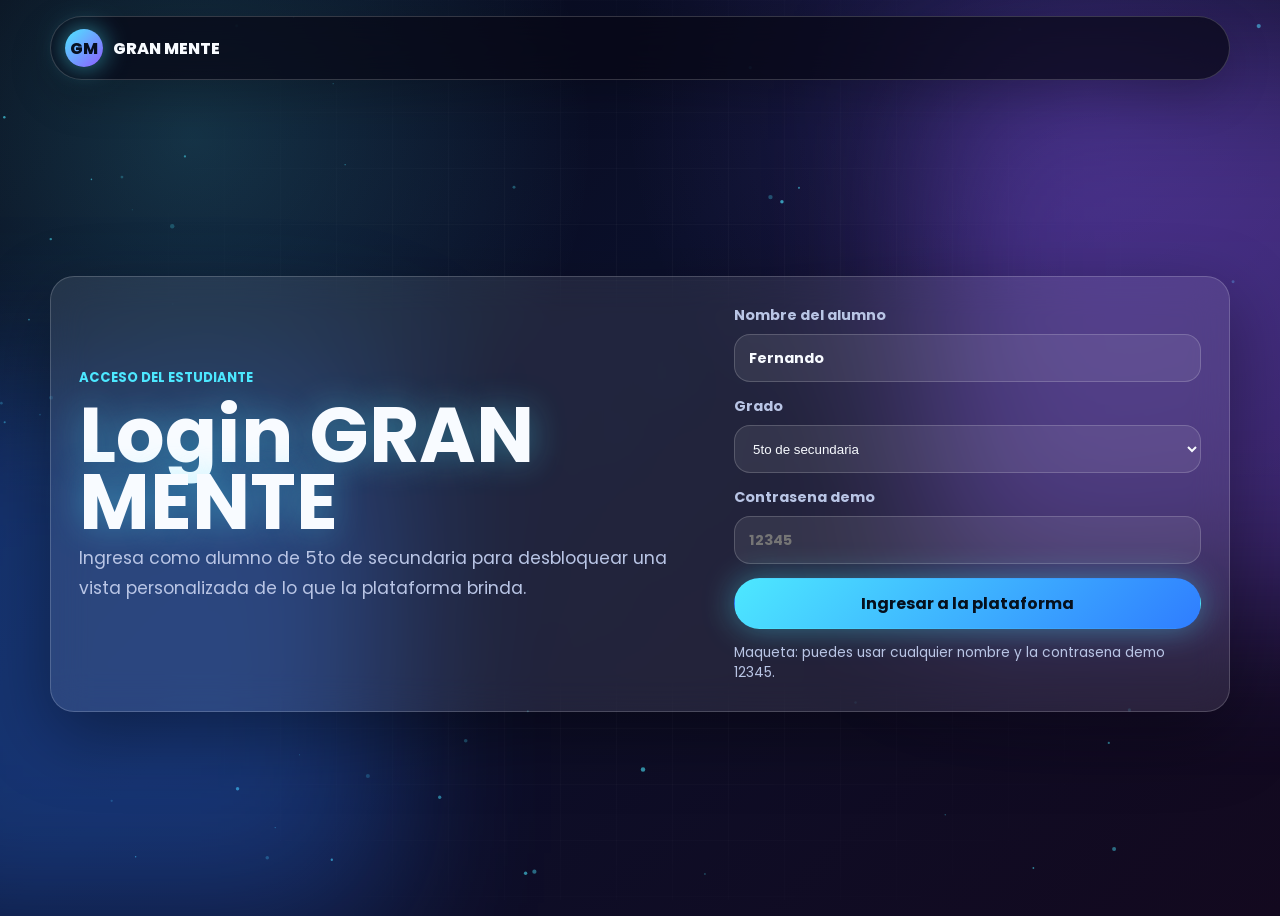
==== commit c1b8f46f: "Añado un dashboard para docentes" ====
--- a/index.html
+++ b/index.html
@@ -17,13 +17,14 @@
 
   <header class="site-header">
     <a class="brand" href="index.html"><span class="brand-mark">GM</span><span>GRAN MENTE</span></a>
-    <button class="menu-toggle" type="button" aria-label="Abrir menu" aria-expanded="false">☰</button>
+    <button class="menu-toggle" type="button" aria-label="Abrir menu" aria-expanded="false">&#9776;</button>
     <nav class="main-nav" aria-label="Navegacion principal">
       <a href="index.html">Inicio</a>
       <a href="#carreras-stem">Carreras STEM</a>
       <a href="proyectos.html">Mini proyectos</a>
       <a href="ia.html">IA interactiva</a>
       <a href="dashboard.html">Dashboard</a>
+      <a href="docente.html">Docente</a>
     </nav>
   </header>
 
@@ -222,6 +223,14 @@
         <span>Dashboard</span>
       </div>
     </section>
+
+    <section id="arquitectura" class="section architecture-section">
+      <div class="section-heading reveal">
+        <p class="eyebrow">Arquitectura simulada</p>
+        <h2>Como se veria GRAN MENTE si creciera a una plataforma real.</h2>
+      </div>
+      <div id="architectureRoot" class="architecture-grid reveal"></div>
+    </section>
   </main>
 
   <footer class="site-footer">
--- a/style.css
+++ b/style.css
@@ -1012,7 +1012,7 @@
 }
 
 .flow span:not(:last-child)::after {
-  content: "→";
+  content: ">";
   position: absolute;
   right: -12px;
   z-index: 2;
@@ -1068,7 +1068,9 @@
 }
 
 .project-grid,
-.dashboard-grid {
+.dashboard-grid,
+.architecture-grid,
+.system-grid {
   display: grid;
   grid-template-columns: repeat(3, minmax(0, 1fr));
   gap: 18px;
@@ -1164,6 +1166,151 @@
   text-transform: capitalize;
 }
 
+.architecture-section {
+  padding-top: 72px;
+}
+
+.architecture-grid {
+  position: relative;
+}
+
+.architecture-card,
+.system-card {
+  position: relative;
+  min-height: 230px;
+  padding: 24px;
+  overflow: hidden;
+  border: 1px solid var(--line);
+  border-radius: 22px;
+  background:
+    linear-gradient(145deg, rgba(77, 232, 255, 0.12), rgba(142, 92, 255, 0.1)),
+    var(--panel);
+  backdrop-filter: blur(18px);
+  box-shadow: var(--shadow);
+}
+
+.architecture-card::after,
+.system-card::after {
+  content: "";
+  position: absolute;
+  right: -36px;
+  bottom: -36px;
+  width: 120px;
+  height: 120px;
+  border: 1px solid rgba(77, 232, 255, 0.22);
+  border-radius: 50%;
+}
+
+.architecture-card p,
+.system-card p,
+.db-list span,
+.endpoint-row p {
+  color: var(--muted);
+}
+
+.node-index {
+  display: inline-grid;
+  place-items: center;
+  width: 48px;
+  height: 48px;
+  margin-bottom: 18px;
+  border: 1px solid rgba(77, 232, 255, 0.36);
+  border-radius: 16px;
+  color: var(--cyan);
+  background: rgba(77, 232, 255, 0.1);
+  font-weight: 800;
+}
+
+.table-wrap {
+  width: 100%;
+  overflow-x: auto;
+}
+
+.teacher-table {
+  width: 100%;
+  min-width: 760px;
+  border-collapse: collapse;
+}
+
+.teacher-table th,
+.teacher-table td {
+  padding: 14px 12px;
+  border-bottom: 1px solid var(--line);
+  text-align: left;
+}
+
+.teacher-table th {
+  color: var(--cyan);
+  font-size: 0.82rem;
+  text-transform: uppercase;
+}
+
+.teacher-table td {
+  color: #eef7ff;
+}
+
+.status-pill {
+  display: inline-flex;
+  padding: 8px 10px;
+  border: 1px solid rgba(77, 232, 255, 0.26);
+  border-radius: 999px;
+  background: rgba(77, 232, 255, 0.1);
+  color: var(--cyan);
+  font-size: 0.85rem;
+  font-weight: 800;
+}
+
+.system-grid {
+  grid-template-columns: 1.2fr 0.9fr 0.9fr;
+}
+
+.endpoint-list,
+.db-list {
+  display: grid;
+  gap: 12px;
+}
+
+.endpoint-row,
+.db-list div {
+  display: grid;
+  gap: 6px;
+  padding: 14px;
+  border: 1px solid rgba(255, 255, 255, 0.15);
+  border-radius: 16px;
+  background: rgba(255, 255, 255, 0.07);
+}
+
+.endpoint-row {
+  grid-template-columns: auto minmax(0, 1fr) auto;
+  align-items: center;
+}
+
+.endpoint-row strong {
+  color: #071020;
+  padding: 6px 8px;
+  border-radius: 999px;
+  background: linear-gradient(135deg, var(--cyan), var(--blue));
+  font-size: 0.78rem;
+}
+
+.endpoint-row span,
+.db-list strong {
+  color: var(--text);
+  font-weight: 800;
+}
+
+.endpoint-row em {
+  color: #3cff91;
+  font-style: normal;
+  font-size: 0.82rem;
+  font-weight: 800;
+}
+
+.endpoint-row p {
+  grid-column: 1 / -1;
+  margin: 0;
+}
+
 .reveal {
   opacity: 0;
   transform: translateY(28px);
@@ -1247,7 +1394,9 @@
   .feature-grid,
   .stats-grid,
   .project-grid,
-  .dashboard-grid {
+  .dashboard-grid,
+  .architecture-grid,
+  .system-grid {
     grid-template-columns: repeat(2, minmax(0, 1fr));
   }
 
@@ -1300,7 +1449,10 @@
   .project-grid,
   .student-benefits,
   .stem-content-grid,
-  .dashboard-grid {
+  .dashboard-grid,
+  .architecture-grid,
+  .system-grid,
+  .endpoint-row {
     grid-template-columns: 1fr;
   }
 
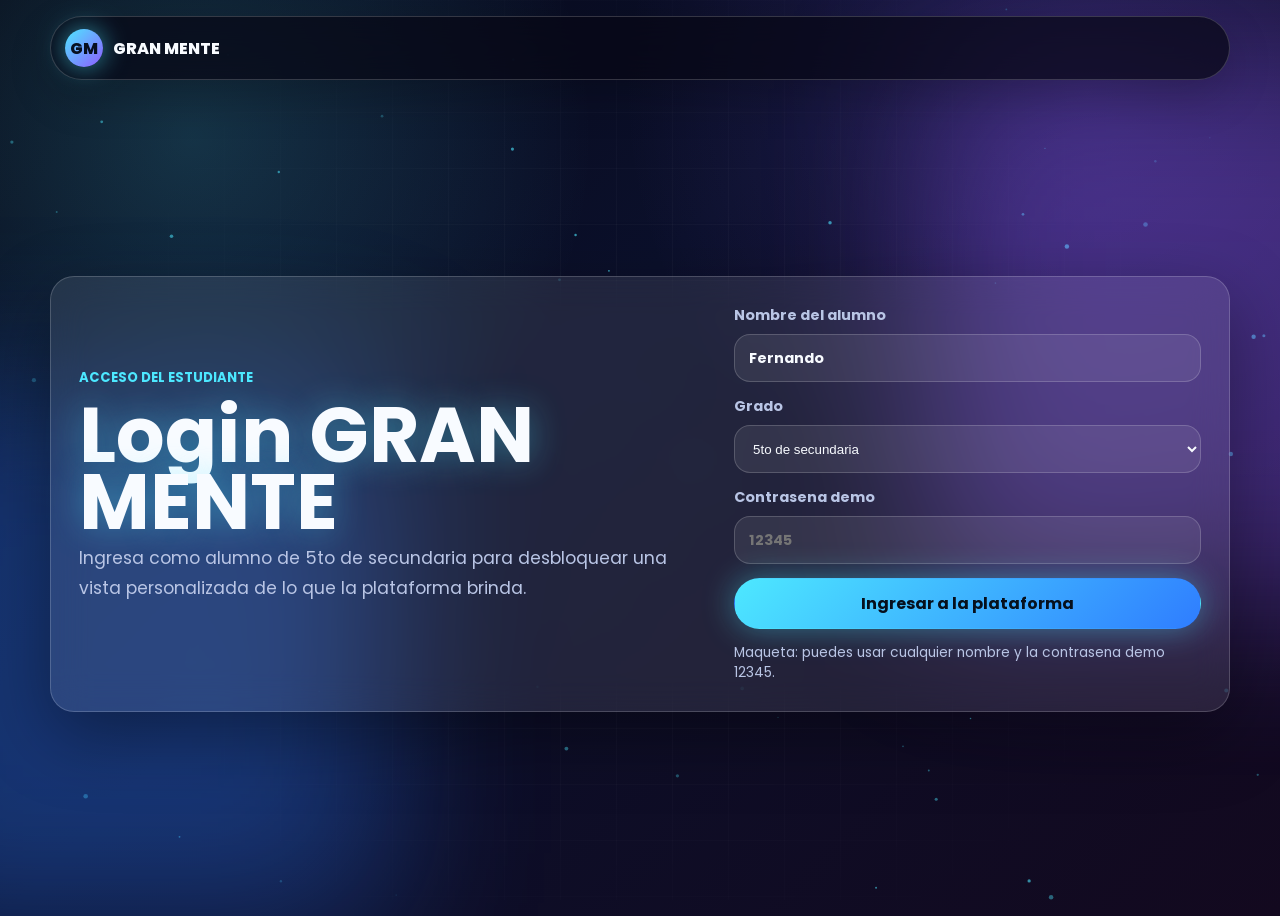
==== commit 709561dc: "Mejoras de login y cerrar sesión" ====
--- a/index.html
+++ b/index.html
@@ -26,6 +26,18 @@
       <a href="dashboard.html">Dashboard</a>
       <a href="docente.html">Docente</a>
     </nav>
+    <div class="user-menu" id="studentPanel">
+      <button class="user-trigger" type="button" id="studentToggle" aria-haspopup="true" aria-expanded="false">
+        <span class="user-avatar" id="studentAvatar">F</span>
+        <span class="user-name" id="studentNameLabel">Estudiante</span>
+        <span class="user-chevron">▾</span>
+      </button>
+      <div class="user-dropdown" id="userDropdown">
+        <a class="dropdown-item" href="dashboard.html">Mi dashboard</a>
+        <a class="dropdown-item" href="index.html#encuesta">Hacer encuesta</a>
+        <button class="dropdown-item logout" type="button" id="logoutStudent">Cerrar sesión</button>
+      </div>
+    </div>
   </header>
 
   <main>
--- a/style.css
+++ b/style.css
@@ -102,6 +102,7 @@
 
 body:not(.logged-in) .main-nav,
 body:not(.logged-in) .menu-toggle,
+body:not(.logged-in) .user-menu,
 body:not(.logged-in) main > section:not(#login),
 body:not(.logged-in) .site-footer {
   display: none;
@@ -141,6 +142,99 @@
 
 .main-nav {
   gap: 8px;
+}
+
+.user-menu {
+  position: relative;
+  display: flex;
+  align-items: center;
+  gap: 0.8rem;
+}
+
+.user-trigger {
+  display: inline-flex;
+  align-items: center;
+  gap: 0.75rem;
+  border: 1px solid rgba(255,255,255,0.14);
+  border-radius: 999px;
+  padding: 10px 14px;
+  background: rgba(255,255,255,0.08);
+  color: var(--text);
+  cursor: pointer;
+  transition: transform 0.2s ease, background 0.2s ease;
+}
+
+.user-trigger:hover {
+  transform: translateY(-1px);
+  background: rgba(255,255,255,0.12);
+}
+
+.user-avatar {
+  display: grid;
+  place-items: center;
+  width: 36px;
+  height: 36px;
+  border-radius: 50%;
+  background: linear-gradient(135deg, var(--cyan), var(--violet));
+  color: #071020;
+  font-weight: 800;
+  font-size: 0.95rem;
+}
+
+.user-name {
+  font-weight: 600;
+  color: var(--text);
+  white-space: nowrap;
+}
+
+.user-chevron {
+  color: var(--muted);
+  font-size: 0.85rem;
+}
+
+.user-dropdown {
+  position: absolute;
+  right: 0;
+  top: calc(100% + 10px);
+  min-width: 220px;
+  padding: 8px 0;
+  border-radius: 22px;
+  border: 1px solid rgba(255,255,255,0.12);
+  background: rgba(7,8,22,0.96);
+  box-shadow: 0 24px 60px rgba(0,0,0,0.35);
+  backdrop-filter: blur(20px);
+  z-index: 30;
+  display: none;
+  opacity: 0;
+  transition: opacity 0.2s ease;
+}
+
+.user-dropdown.open {
+  display: block;
+  opacity: 1;
+}
+
+.dropdown-item {
+  display: block;
+  width: 100%;
+  padding: 12px 18px;
+  background: transparent;
+  border: none;
+  text-align: left;
+  color: var(--text);
+  font-size: 0.95rem;
+  line-height: 1.4;
+  cursor: pointer;
+  transition: background 0.2s ease;
+}
+
+.dropdown-item:hover {
+  background: rgba(255,255,255,0.06);
+}
+
+.dropdown-item.logout {
+  color: #ff6b6b;
+  font-weight: 700;
 }
 
 .main-nav a {
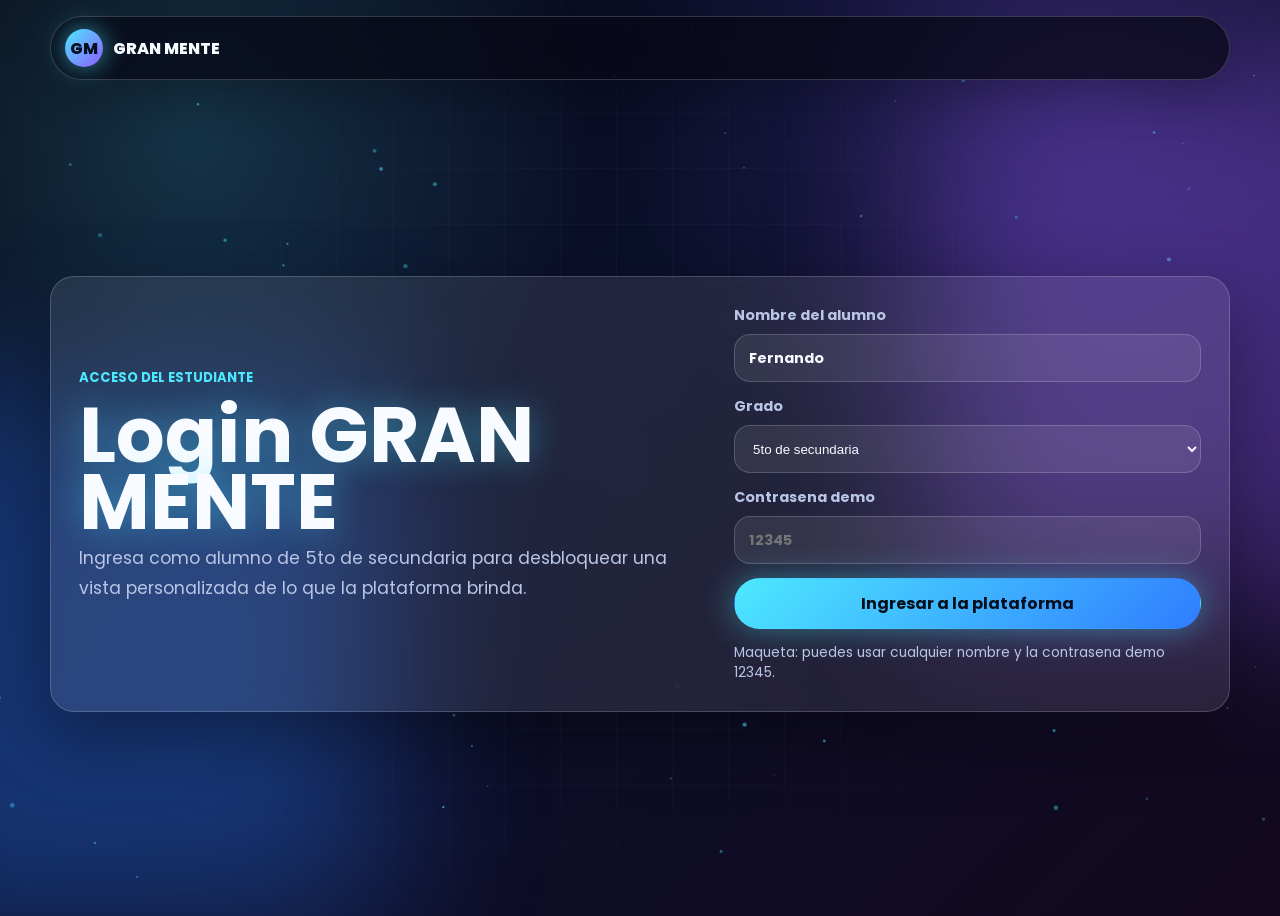
==== commit 0c7623c4: "Orden de capas y codigo" ====
--- a/index.html
+++ b/index.html
@@ -8,7 +8,7 @@
   <link rel="preconnect" href="https://fonts.googleapis.com">
   <link rel="preconnect" href="https://fonts.gstatic.com" crossorigin>
   <link href="https://fonts.googleapis.com/css2?family=Poppins:wght@400;500;600;700;800&display=swap" rel="stylesheet">
-  <link rel="stylesheet" href="style.css">
+  <link rel="stylesheet" href="css/style.css">
 </head>
 <body>
   <canvas id="particles" aria-hidden="true"></canvas>
@@ -20,8 +20,9 @@
     <button class="menu-toggle" type="button" aria-label="Abrir menu" aria-expanded="false">&#9776;</button>
     <nav class="main-nav" aria-label="Navegacion principal">
       <a href="index.html">Inicio</a>
-      <a href="#carreras-stem">Carreras STEM</a>
+      <a href="index.html#encuesta">Encuesta</a>
       <a href="proyectos.html">Mini proyectos</a>
+      <a href="index.html#carreras-stem">Carreras STEM</a>
       <a href="ia.html">IA interactiva</a>
       <a href="dashboard.html">Dashboard</a>
       <a href="docente.html">Docente</a>
@@ -250,6 +251,6 @@
     <div><p>Integrantes: Equipo GRAN MENTE</p><p><a href="#">GitHub</a> · <a href="#">Redes simuladas</a></p></div>
   </footer>
 
-  <script src="script.js"></script>
+  <script src="js/script.js"></script>
 </body>
 </html>
--- a/css/style.css
+++ b/css/style.css
@@ -0,0 +1,1692 @@
+:root {
+  --bg: #070816;
+  --panel: rgba(255, 255, 255, 0.09);
+  --panel-strong: rgba(255, 255, 255, 0.15);
+  --text: #f8fbff;
+  --muted: #b9c5e5;
+  --cyan: #4de8ff;
+  --blue: #2f7dff;
+  --violet: #8e5cff;
+  --pink: #ff5edb;
+  --line: rgba(255, 255, 255, 0.18);
+  --shadow: 0 24px 70px rgba(0, 0, 0, 0.36);
+}
+
+* {
+  box-sizing: border-box;
+}
+
+html {
+  scroll-behavior: smooth;
+}
+
+body {
+  margin: 0;
+  min-height: 100vh;
+  overflow-x: hidden;
+  background:
+    radial-gradient(circle at 15% 15%, rgba(77, 232, 255, 0.18), transparent 30%),
+    radial-gradient(circle at 85% 10%, rgba(142, 92, 255, 0.2), transparent 34%),
+    linear-gradient(135deg, #070816 0%, #0b102b 42%, #13091f 100%);
+  color: var(--text);
+  font-family: "Poppins", Arial, sans-serif;
+}
+
+body::before {
+  content: "";
+  position: fixed;
+  inset: 0;
+  z-index: -3;
+  background-image:
+    linear-gradient(rgba(255, 255, 255, 0.045) 1px, transparent 1px),
+    linear-gradient(90deg, rgba(255, 255, 255, 0.045) 1px, transparent 1px);
+  background-size: 56px 56px;
+  mask-image: radial-gradient(circle at center, #000, transparent 78%);
+}
+
+a {
+  color: inherit;
+  text-decoration: none;
+}
+
+button,
+input {
+  font: inherit;
+}
+
+#particles {
+  position: fixed;
+  inset: 0;
+  z-index: -2;
+  pointer-events: none;
+}
+
+.ambient {
+  position: fixed;
+  z-index: -1;
+  width: 34rem;
+  height: 34rem;
+  filter: blur(80px);
+  opacity: 0.35;
+  pointer-events: none;
+}
+
+.ambient-a {
+  left: -10rem;
+  top: 24rem;
+  background: var(--blue);
+}
+
+.ambient-b {
+  right: -12rem;
+  top: 4rem;
+  background: var(--violet);
+}
+
+.site-header {
+  position: sticky;
+  top: 0;
+  z-index: 20;
+  display: flex;
+  align-items: center;
+  justify-content: space-between;
+  width: min(1180px, calc(100% - 32px));
+  margin: 16px auto 0;
+  padding: 12px 14px;
+  border: 1px solid var(--line);
+  border-radius: 999px;
+  background: rgba(7, 8, 22, 0.72);
+  backdrop-filter: blur(18px);
+  box-shadow: 0 16px 45px rgba(0, 0, 0, 0.2);
+}
+
+body:not(.logged-in) .main-nav,
+body:not(.logged-in) .menu-toggle,
+body:not(.logged-in) .user-menu,
+body:not(.logged-in) main > section:not(#login),
+body:not(.logged-in) .site-footer {
+  display: none;
+}
+
+body.logged-in #login {
+  display: none;
+}
+
+.brand,
+.main-nav,
+.hero-actions,
+.survey-topline,
+.xp-row,
+.chat-header,
+.site-footer {
+  display: flex;
+  align-items: center;
+}
+
+.brand {
+  gap: 10px;
+  font-weight: 800;
+  letter-spacing: 0;
+}
+
+.brand-mark {
+  display: grid;
+  place-items: center;
+  width: 38px;
+  height: 38px;
+  border-radius: 50%;
+  background: linear-gradient(135deg, var(--cyan), var(--violet));
+  color: #071020;
+  box-shadow: 0 0 26px rgba(77, 232, 255, 0.6);
+}
+
+.main-nav {
+  display: flex;
+  flex-wrap: nowrap;
+  gap: 8px;
+  align-items: center;
+  flex: 1 1 auto;
+  min-width: 0;
+  overflow-x: auto;
+  scrollbar-width: none;
+}
+
+.main-nav::-webkit-scrollbar {
+  height: 6px;
+}
+
+.main-nav::-webkit-scrollbar-track {
+  background: transparent;
+}
+
+.main-nav::-webkit-scrollbar-thumb {
+  background: rgba(255,255,255,0.15);
+  border-radius: 999px;
+}
+
+.user-menu {
+  position: relative;
+  display: flex;
+  align-items: center;
+  gap: 0.8rem;
+}
+
+.user-trigger {
+  display: inline-flex;
+  align-items: center;
+  gap: 0.75rem;
+  border: 1px solid rgba(255,255,255,0.14);
+  border-radius: 999px;
+  padding: 10px 14px;
+  background: rgba(255,255,255,0.08);
+  color: var(--text);
+  cursor: pointer;
+  transition: transform 0.2s ease, background 0.2s ease;
+}
+
+.user-trigger:hover {
+  transform: translateY(-1px);
+  background: rgba(255,255,255,0.12);
+}
+
+.user-avatar {
+  display: grid;
+  place-items: center;
+  width: 36px;
+  height: 36px;
+  border-radius: 50%;
+  background: linear-gradient(135deg, var(--cyan), var(--violet));
+  color: #071020;
+  font-weight: 800;
+  font-size: 0.95rem;
+}
+
+.user-name {
+  font-weight: 600;
+  color: var(--text);
+  white-space: nowrap;
+}
+
+.user-chevron {
+  color: var(--muted);
+  font-size: 0.85rem;
+}
+
+.user-dropdown {
+  position: absolute;
+  right: 0;
+  top: calc(100% + 10px);
+  min-width: 220px;
+  padding: 8px 0;
+  border-radius: 22px;
+  border: 1px solid rgba(255,255,255,0.12);
+  background: rgba(7,8,22,0.96);
+  box-shadow: 0 24px 60px rgba(0,0,0,0.35);
+  backdrop-filter: blur(20px);
+  z-index: 30;
+  display: none;
+  opacity: 0;
+  transition: opacity 0.2s ease;
+}
+
+.user-dropdown.open {
+  display: block;
+  opacity: 1;
+}
+
+.logout-overlay {
+  position: fixed;
+  inset: 0;
+  z-index: 60;
+  display: grid;
+  place-items: center;
+  background: rgba(7, 8, 22, 0.92);
+  padding: 1rem;
+  opacity: 0;
+  pointer-events: none;
+  transition: opacity 0.2s ease;
+}
+
+.logout-overlay.open {
+  opacity: 1;
+  pointer-events: auto;
+}
+
+.logout-panel {
+  width: min(420px, 100%);
+  padding: 2rem;
+  border-radius: 28px;
+  border: 1px solid rgba(255,255,255,0.14);
+  background: rgba(8, 12, 30, 0.98);
+  box-shadow: 0 32px 70px rgba(0, 0, 0, 0.45);
+  position: relative;
+}
+
+.logout-panel h2 {
+  margin: 0 0 0.5rem;
+}
+
+.logout-panel p {
+  color: var(--muted);
+  margin-bottom: 1.5rem;
+}
+
+.logout-form {
+  display: grid;
+  gap: 1rem;
+}
+
+.logout-form label {
+  display: grid;
+  gap: 0.5rem;
+  font-size: 0.95rem;
+  color: var(--text);
+}
+
+.logout-form input,
+.logout-form select {
+  width: 100%;
+  border: 1px solid rgba(255,255,255,0.12);
+  border-radius: 16px;
+  padding: 12px 14px;
+  background: rgba(255,255,255,0.05);
+  color: var(--text);
+}
+
+.logout-form .btn {
+  width: 100%;
+}
+
+.logout-form .logout-hint {
+  margin: 0;
+  font-size: 0.92rem;
+  color: var(--muted);
+}
+
+.close-modal {
+  position: absolute;
+  right: 1rem;
+  top: 1rem;
+  border: none;
+  background: transparent;
+  color: var(--muted);
+  font-size: 1.4rem;
+  cursor: pointer;
+}
+
+.dropdown-item {
+  display: block;
+  width: 100%;
+  padding: 12px 18px;
+  background: transparent;
+  border: none;
+  text-align: left;
+  color: var(--text);
+  font-size: 0.95rem;
+  line-height: 1.4;
+  cursor: pointer;
+  transition: background 0.2s ease;
+}
+
+.dropdown-item:hover {
+  background: rgba(255,255,255,0.06);
+}
+
+.dropdown-item.logout {
+  color: #ff6b6b;
+  font-weight: 700;
+}
+
+.main-nav a {
+  padding: 10px 14px;
+  border-radius: 999px;
+  color: var(--muted);
+  transition: 0.25s ease;
+}
+
+.main-nav a:hover {
+  color: var(--text);
+  background: rgba(255, 255, 255, 0.1);
+}
+
+.menu-toggle {
+  display: none;
+  border: 0;
+  background: transparent;
+  color: var(--text);
+  font-size: 1.45rem;
+}
+
+.section {
+  width: min(1180px, calc(100% - 32px));
+  margin: 0 auto;
+  padding: 86px 0;
+}
+
+.narrow {
+  width: min(1040px, calc(100% - 32px));
+}
+
+.hero {
+  position: relative;
+  display: grid;
+  align-items: center;
+  width: 100%;
+  min-height: calc(100vh - 34px);
+  margin-top: -74px;
+  padding: 150px max(16px, calc((100vw - 1180px) / 2)) 92px;
+  overflow: hidden;
+}
+
+.login-section {
+  display: grid;
+  grid-template-columns: minmax(0, 1.06fr) minmax(320px, 0.94fr);
+  gap: 20px;
+  align-items: stretch;
+  padding-top: 92px;
+  padding-bottom: 34px;
+}
+
+body:not(.logged-in) .login-section {
+  min-height: calc(100vh - 86px);
+  align-items: center;
+  padding-top: 48px;
+}
+
+.login-card,
+.student-panel,
+.stem-option {
+  border: 1px solid var(--line);
+  background: var(--panel);
+  backdrop-filter: blur(18px);
+  box-shadow: var(--shadow);
+}
+
+.login-card,
+.student-panel {
+  border-radius: 24px;
+  padding: 28px;
+}
+
+.login-card {
+  display: grid;
+  grid-template-columns: minmax(0, 1fr) minmax(280px, 0.74fr);
+  gap: 24px;
+  grid-column: 1 / -1;
+  align-items: center;
+}
+
+.login-card h1 {
+  font-size: clamp(2.8rem, 6vw, 5.8rem);
+}
+
+.login-form {
+  display: grid;
+  gap: 14px;
+}
+
+.login-form label {
+  display: grid;
+  gap: 8px;
+  color: var(--muted);
+  font-size: 0.9rem;
+  font-weight: 700;
+}
+
+.login-form input,
+.login-form select {
+  width: 100%;
+  min-height: 48px;
+  border: 1px solid var(--line);
+  border-radius: 16px;
+  padding: 0 14px;
+  color: var(--text);
+  background: rgba(255, 255, 255, 0.08);
+  outline: none;
+}
+
+.login-form select {
+  color-scheme: dark;
+}
+
+.login-form input:focus,
+.login-form select:focus {
+  border-color: rgba(77, 232, 255, 0.62);
+  box-shadow: 0 0 0 4px rgba(77, 232, 255, 0.12);
+}
+
+.login-hint {
+  margin: 0;
+  color: var(--muted);
+  font-size: 0.86rem;
+}
+
+.student-panel {
+  grid-column: 1 / -1;
+  display: grid;
+  gap: 20px;
+}
+
+.student-benefits {
+  display: grid;
+  grid-template-columns: repeat(4, minmax(0, 1fr));
+  gap: 12px;
+}
+
+.student-benefits article {
+  display: grid;
+  gap: 8px;
+  min-height: 120px;
+  padding: 16px;
+  border: 1px solid var(--line);
+  border-radius: 18px;
+  background: rgba(255, 255, 255, 0.07);
+}
+
+.student-benefits span {
+  color: var(--muted);
+  font-size: 0.9rem;
+}
+
+.stem-layout {
+  display: grid;
+  grid-template-columns: 280px minmax(0, 1fr);
+  gap: 20px;
+}
+
+.stem-sidebar,
+.stem-content {
+  border: 1px solid var(--line);
+  background: var(--panel);
+  backdrop-filter: blur(18px);
+  box-shadow: var(--shadow);
+  border-radius: 22px;
+}
+
+.stem-sidebar {
+  position: sticky;
+  top: 96px;
+  align-self: start;
+  display: grid;
+  gap: 10px;
+  padding: 14px;
+}
+
+.stem-content {
+  min-height: 520px;
+  padding: 26px;
+}
+
+.stem-hamburger {
+  display: flex;
+  align-items: center;
+  gap: 12px;
+  width: 100%;
+  min-height: 74px;
+  border: 0;
+  padding: 18px;
+  color: var(--text);
+  background: transparent;
+  cursor: pointer;
+  text-align: left;
+}
+
+.stem-hamburger.active,
+.stem-hamburger:hover {
+  border-radius: 18px;
+  background: rgba(77, 232, 255, 0.12);
+}
+
+.hamburger-lines {
+  display: grid;
+  gap: 5px;
+  width: 34px;
+  padding: 8px;
+  border: 1px solid rgba(77, 232, 255, 0.32);
+  border-radius: 12px;
+  background: rgba(77, 232, 255, 0.1);
+}
+
+.hamburger-lines i {
+  display: block;
+  height: 2px;
+  border-radius: 999px;
+  background: var(--cyan);
+}
+
+.stem-content h3 {
+  margin-bottom: 10px;
+  font-size: clamp(1.7rem, 3vw, 2.6rem);
+}
+
+.stem-content p,
+.stem-list li {
+  color: var(--muted);
+  line-height: 1.6;
+}
+
+.stem-content-grid {
+  display: grid;
+  grid-template-columns: repeat(3, minmax(0, 1fr));
+  gap: 14px;
+  margin-top: 22px;
+}
+
+.stem-info-card {
+  padding: 18px;
+  border: 1px solid var(--line);
+  border-radius: 18px;
+  background: rgba(255, 255, 255, 0.07);
+}
+
+.stem-info-card h4 {
+  margin: 0 0 10px;
+  color: var(--text);
+}
+
+.stem-list {
+  display: grid;
+  gap: 10px;
+  padding-left: 20px;
+  margin: 0;
+}
+
+.stem-video-link {
+  display: inline-flex;
+  width: fit-content;
+  margin-top: 12px;
+  color: var(--cyan);
+  font-weight: 800;
+}
+
+.hero::after {
+  content: "";
+  position: absolute;
+  inset: auto 0 0;
+  height: 34%;
+  background: linear-gradient(0deg, var(--bg), transparent);
+  pointer-events: none;
+}
+
+.hero-copy {
+  position: relative;
+  z-index: 4;
+  max-width: 720px;
+}
+
+.eyebrow {
+  margin: 0 0 14px;
+  color: var(--cyan);
+  font-size: 0.82rem;
+  font-weight: 700;
+  text-transform: uppercase;
+}
+
+h1,
+h2,
+h3,
+p {
+  margin-top: 0;
+}
+
+h1 {
+  margin-bottom: 6px;
+  font-size: clamp(3.8rem, 10vw, 7.8rem);
+  line-height: 0.88;
+  letter-spacing: 0;
+  text-shadow: 0 0 34px rgba(77, 232, 255, 0.4);
+}
+
+.slogan {
+  margin-bottom: 24px;
+  font-size: clamp(1.25rem, 2.4vw, 2rem);
+  font-weight: 700;
+  color: var(--cyan);
+}
+
+.hero h2,
+.section-heading h2 {
+  font-size: clamp(2rem, 4vw, 3.4rem);
+  line-height: 1.06;
+  letter-spacing: 0;
+}
+
+.hero-description,
+.section-heading p + h2 + p,
+.glass-card p,
+.placeholder-result p,
+.result-copy,
+.video-card p,
+.chat-messages,
+.site-footer p {
+  color: var(--muted);
+}
+
+.hero-description {
+  max-width: 620px;
+  font-size: 1.08rem;
+  line-height: 1.75;
+}
+
+.hero-actions {
+  flex-wrap: wrap;
+  gap: 14px;
+  margin-top: 32px;
+}
+
+.btn,
+.chat-form button,
+.option-btn,
+.video-card a,
+.game-card a {
+  display: inline-flex;
+  align-items: center;
+  justify-content: center;
+  min-height: 46px;
+  padding: 12px 18px;
+  border: 1px solid transparent;
+  border-radius: 999px;
+  cursor: pointer;
+  font-weight: 700;
+  transition: transform 0.25s ease, box-shadow 0.25s ease, background 0.25s ease;
+}
+
+.btn-primary,
+.chat-form button,
+.video-card a,
+.game-card a {
+  color: #06101d;
+  background: linear-gradient(135deg, var(--cyan), var(--blue));
+  box-shadow: 0 0 32px rgba(77, 232, 255, 0.42);
+}
+
+.btn-secondary {
+  border-color: var(--line);
+  color: var(--text);
+  background: rgba(255, 255, 255, 0.08);
+}
+
+.btn:hover,
+.chat-form button:hover,
+.option-btn:hover,
+.video-card a:hover,
+.game-card a:hover {
+  transform: translateY(-3px);
+}
+
+.hero-visual {
+  position: absolute;
+  inset: 0;
+  z-index: 1;
+  min-height: 100%;
+  pointer-events: none;
+}
+
+.hero-visual::before {
+  content: "";
+  position: absolute;
+  inset: 0;
+  z-index: 2;
+  background:
+    linear-gradient(90deg, rgba(7, 8, 22, 0.92), rgba(7, 8, 22, 0.48) 47%, rgba(7, 8, 22, 0.18)),
+    radial-gradient(circle at 72% 44%, transparent 0 23%, rgba(7, 8, 22, 0.28) 57%, rgba(7, 8, 22, 0.82) 100%);
+}
+
+.hero-visual img {
+  position: absolute;
+  inset: 0;
+  width: 100%;
+  height: 100%;
+  object-fit: cover;
+  opacity: 0.82;
+  transform: scale(1.04);
+  animation: floatImage 7s ease-in-out infinite;
+}
+
+.hero-orbit {
+  position: absolute;
+  right: 10%;
+  top: 20%;
+  z-index: 3;
+  width: min(44vw, 560px);
+  aspect-ratio: 1;
+  border: 1px solid rgba(77, 232, 255, 0.22);
+  border-radius: 50%;
+  animation: spin 18s linear infinite;
+}
+
+.floating-chip {
+  position: absolute;
+  z-index: 4;
+  padding: 12px 16px;
+  border: 1px solid var(--line);
+  border-radius: 999px;
+  background: rgba(7, 8, 22, 0.56);
+  backdrop-filter: blur(12px);
+  box-shadow: 0 0 25px rgba(77, 232, 255, 0.25);
+  font-weight: 800;
+}
+
+.chip-a {
+  top: 24%;
+  right: 42%;
+}
+
+.chip-b {
+  right: 8%;
+  top: 48%;
+}
+
+.chip-c {
+  right: 35%;
+  bottom: 16%;
+}
+
+.section-heading {
+  max-width: 760px;
+  margin-bottom: 34px;
+}
+
+.feature-grid,
+.stats-grid {
+  display: grid;
+  grid-template-columns: repeat(3, minmax(0, 1fr));
+  gap: 18px;
+}
+
+.glass-card,
+.survey-card,
+.results-panel,
+.gamified-panel,
+.chatbot,
+.stat-card,
+.flow,
+.game-card,
+.video-card {
+  border: 1px solid var(--line);
+  background: var(--panel);
+  backdrop-filter: blur(18px);
+  box-shadow: var(--shadow);
+}
+
+.glass-card {
+  padding: 28px;
+  border-radius: 22px;
+  transition: 0.3s ease;
+}
+
+.glass-card:hover,
+.stat-card:hover {
+  transform: translateY(-7px);
+  border-color: rgba(77, 232, 255, 0.5);
+  box-shadow: 0 0 42px rgba(77, 232, 255, 0.22);
+}
+
+.card-icon {
+  display: grid;
+  place-items: center;
+  width: 58px;
+  height: 58px;
+  margin-bottom: 20px;
+  border-radius: 18px;
+  background: rgba(77, 232, 255, 0.12);
+  font-size: 1.8rem;
+}
+
+.survey-layout,
+.two-column {
+  display: grid;
+  grid-template-columns: minmax(0, 0.94fr) minmax(340px, 1.06fr);
+  gap: 20px;
+}
+
+.survey-card,
+.results-panel,
+.gamified-panel,
+.chatbot {
+  border-radius: 24px;
+  padding: 24px;
+}
+
+.survey-topline {
+  justify-content: space-between;
+  color: var(--muted);
+  font-weight: 700;
+}
+
+.progress-track {
+  height: 12px;
+  margin: 16px 0 24px;
+  overflow: hidden;
+  border-radius: 999px;
+  background: rgba(255, 255, 255, 0.1);
+}
+
+.progress-fill {
+  width: 20%;
+  height: 100%;
+  border-radius: inherit;
+  background: linear-gradient(90deg, var(--cyan), var(--violet), var(--pink));
+  box-shadow: 0 0 24px rgba(77, 232, 255, 0.5);
+  transition: width 0.35s ease;
+}
+
+.question-stage {
+  min-height: 360px;
+}
+
+.question-stage h3 {
+  margin-bottom: 20px;
+  font-size: clamp(1.35rem, 2vw, 2rem);
+}
+
+.options-grid {
+  display: grid;
+  gap: 12px;
+}
+
+.option-btn {
+  justify-content: flex-start;
+  width: 100%;
+  border-color: var(--line);
+  color: var(--text);
+  background: rgba(255, 255, 255, 0.08);
+  text-align: left;
+}
+
+.option-btn:hover {
+  border-color: rgba(77, 232, 255, 0.6);
+  background: rgba(77, 232, 255, 0.13);
+  box-shadow: 0 0 25px rgba(77, 232, 255, 0.18);
+}
+
+.results-panel {
+  min-height: 454px;
+}
+
+.placeholder-result,
+.profile-result {
+  display: grid;
+  align-content: center;
+  min-height: 390px;
+}
+
+.pulse-dot {
+  width: 70px;
+  height: 70px;
+  margin-bottom: 20px;
+  border-radius: 50%;
+  background: radial-gradient(circle, var(--cyan), var(--violet));
+  box-shadow: 0 0 34px rgba(77, 232, 255, 0.5);
+  animation: pulse 1.7s ease-in-out infinite;
+}
+
+.profile-head {
+  display: flex;
+  gap: 16px;
+  align-items: center;
+  margin-bottom: 18px;
+}
+
+.profile-icon {
+  font-size: 2.4rem;
+}
+
+.recommendation-grid {
+  display: grid;
+  grid-template-columns: repeat(2, minmax(0, 1fr));
+  gap: 12px;
+  margin: 18px 0;
+}
+
+.career-pill {
+  padding: 12px;
+  border: 1px solid var(--line);
+  border-radius: 16px;
+  background: rgba(255, 255, 255, 0.07);
+  font-size: 0.92rem;
+  font-weight: 700;
+}
+
+.game-video-grid {
+  display: grid;
+  gap: 14px;
+}
+
+.game-card,
+.video-card {
+  padding: 16px;
+  border-radius: 18px;
+}
+
+.game-card h3,
+.video-card h3 {
+  margin-bottom: 8px;
+}
+
+.game-card p,
+.video-card p {
+  font-size: 0.92rem;
+}
+
+.media-thumb {
+  display: grid;
+  place-items: center;
+  min-height: 110px;
+  margin-bottom: 12px;
+  border-radius: 14px;
+  background:
+    linear-gradient(135deg, rgba(77, 232, 255, 0.24), rgba(142, 92, 255, 0.3)),
+    repeating-linear-gradient(45deg, rgba(255, 255, 255, 0.08) 0 2px, transparent 2px 11px);
+  font-size: 2rem;
+}
+
+.message-box {
+  margin-top: 14px;
+  padding: 16px;
+  border: 1px solid rgba(77, 232, 255, 0.32);
+  border-radius: 18px;
+  background: rgba(77, 232, 255, 0.09);
+  color: #e9fbff;
+}
+
+.answer-list {
+  display: flex;
+  flex-wrap: wrap;
+  gap: 8px;
+  padding: 0;
+  margin: 0 0 18px;
+  list-style: none;
+}
+
+.answer-list li {
+  padding: 9px 11px;
+  border: 1px solid rgba(77, 232, 255, 0.24);
+  border-radius: 999px;
+  background: rgba(255, 255, 255, 0.07);
+  color: #eefcff;
+  font-size: 0.9rem;
+}
+
+.learning-list {
+  display: grid;
+  gap: 12px;
+  margin-top: 12px;
+}
+
+.learning-list article {
+  padding: 16px;
+  border: 1px solid rgba(255, 255, 255, 0.16);
+  border-radius: 18px;
+  background: linear-gradient(135deg, rgba(77, 232, 255, 0.08), rgba(142, 92, 255, 0.1));
+}
+
+.learning-list span {
+  display: inline-flex;
+  margin-bottom: 8px;
+  padding: 6px 9px;
+  border-radius: 999px;
+  background: rgba(77, 232, 255, 0.14);
+  color: var(--cyan);
+  font-size: 0.78rem;
+  font-weight: 800;
+  text-transform: uppercase;
+}
+
+.learning-list h4 {
+  margin: 0 0 8px;
+  font-size: 1rem;
+}
+
+.learning-list p,
+.learning-list ol {
+  margin: 0;
+  color: var(--muted);
+  font-size: 0.92rem;
+}
+
+.learning-list ol {
+  padding-left: 20px;
+  margin-top: 10px;
+}
+
+.two-column {
+  align-items: stretch;
+}
+
+.xp-row,
+.chat-header {
+  justify-content: space-between;
+}
+
+.xp-row strong {
+  font-size: 2.3rem;
+  color: var(--cyan);
+}
+
+.level-card {
+  display: grid;
+  gap: 6px;
+  margin-top: 20px;
+  padding: 18px;
+  border-radius: 18px;
+  background: rgba(255, 255, 255, 0.08);
+}
+
+.level-card strong {
+  font-size: 1.6rem;
+}
+
+.xp-fill {
+  width: 72%;
+}
+
+.badges {
+  display: flex;
+  flex-wrap: wrap;
+  gap: 10px;
+}
+
+.badges span {
+  padding: 10px 12px;
+  border: 1px solid var(--line);
+  border-radius: 999px;
+  background: rgba(255, 255, 255, 0.08);
+  color: #eaf8ff;
+  font-size: 0.9rem;
+}
+
+.chatbot {
+  display: grid;
+  grid-template-rows: auto 1fr auto;
+  min-height: 420px;
+}
+
+.status-dot {
+  display: inline-block;
+  width: 10px;
+  height: 10px;
+  margin-right: 8px;
+  border-radius: 50%;
+  background: #3cff91;
+  box-shadow: 0 0 14px #3cff91;
+}
+
+.chat-messages {
+  display: flex;
+  flex-direction: column;
+  gap: 10px;
+  min-height: 250px;
+  max-height: 300px;
+  margin: 18px 0;
+  overflow: auto;
+}
+
+.bot-message,
+.user-message {
+  width: fit-content;
+  max-width: 82%;
+  padding: 12px 14px;
+  border-radius: 18px;
+  line-height: 1.45;
+}
+
+.bot-message {
+  border: 1px solid rgba(77, 232, 255, 0.26);
+  background: rgba(77, 232, 255, 0.1);
+}
+
+.user-message {
+  align-self: flex-end;
+  color: #071020;
+  background: linear-gradient(135deg, var(--cyan), #ffffff);
+}
+
+.chat-form {
+  display: grid;
+  grid-template-columns: 1fr auto;
+  gap: 10px;
+}
+
+.chat-form input {
+  min-width: 0;
+  border: 1px solid var(--line);
+  border-radius: 999px;
+  padding: 0 16px;
+  color: var(--text);
+  background: rgba(255, 255, 255, 0.08);
+  outline: none;
+}
+
+.chat-form input:focus {
+  border-color: rgba(77, 232, 255, 0.6);
+}
+
+.stats-grid {
+  grid-template-columns: repeat(4, minmax(0, 1fr));
+}
+
+.stat-card {
+  padding: 24px;
+  border-radius: 22px;
+  text-align: center;
+  transition: 0.3s ease;
+}
+
+.stat-card strong {
+  display: block;
+  margin-bottom: 6px;
+  font-size: clamp(2.2rem, 5vw, 4rem);
+  color: var(--cyan);
+}
+
+.stat-card span {
+  color: var(--muted);
+}
+
+.flow {
+  display: grid;
+  grid-template-columns: repeat(6, minmax(0, 1fr));
+  gap: 8px;
+  padding: 18px;
+  border-radius: 24px;
+}
+
+.flow span {
+  position: relative;
+  display: grid;
+  place-items: center;
+  min-height: 92px;
+  padding: 12px;
+  border: 1px solid var(--line);
+  border-radius: 18px;
+  background: rgba(255, 255, 255, 0.07);
+  text-align: center;
+  font-weight: 700;
+}
+
+.flow span:not(:last-child)::after {
+  content: ">";
+  position: absolute;
+  right: -12px;
+  z-index: 2;
+  color: var(--cyan);
+  font-size: 1.4rem;
+}
+
+.site-footer {
+  justify-content: space-between;
+  gap: 20px;
+  width: min(1180px, calc(100% - 32px));
+  margin: 30px auto;
+  padding: 24px;
+  border-top: 1px solid var(--line);
+}
+
+.site-footer a {
+  color: var(--cyan);
+}
+
+.page-main {
+  padding-top: 28px;
+}
+
+.page-hero {
+  padding-top: 92px;
+  padding-bottom: 34px;
+}
+
+.page-hero h1,
+.ai-page h1 {
+  margin-bottom: 18px;
+  font-size: clamp(3rem, 7vw, 5.8rem);
+  line-height: 0.96;
+}
+
+.filter-bar,
+.portal-actions,
+.prompt-chips {
+  display: flex;
+  flex-wrap: wrap;
+  gap: 10px;
+  margin-top: 24px;
+}
+
+.filter-bar .option-btn {
+  width: auto;
+}
+
+.filter-bar .active {
+  color: #06101d;
+  background: linear-gradient(135deg, var(--cyan), var(--blue));
+}
+
+.project-grid,
+.dashboard-grid,
+.architecture-grid,
+.system-grid {
+  display: grid;
+  grid-template-columns: repeat(3, minmax(0, 1fr));
+  gap: 18px;
+}
+
+.project-card,
+.metric-card {
+  border: 1px solid var(--line);
+  border-radius: 22px;
+  background: var(--panel);
+  backdrop-filter: blur(18px);
+  box-shadow: var(--shadow);
+}
+
+.project-card {
+  display: grid;
+  gap: 12px;
+  min-height: 260px;
+  padding: 24px;
+  transition: 0.3s ease;
+}
+
+.project-card:hover {
+  transform: translateY(-6px);
+  border-color: rgba(77, 232, 255, 0.5);
+  box-shadow: 0 0 42px rgba(77, 232, 255, 0.2);
+}
+
+.project-card span,
+.prompt-chips span {
+  width: fit-content;
+  padding: 8px 10px;
+  border-radius: 999px;
+  background: rgba(77, 232, 255, 0.12);
+  color: var(--cyan);
+  font-size: 0.82rem;
+  font-weight: 800;
+}
+
+.project-card p {
+  color: var(--muted);
+}
+
+.ai-page {
+  align-items: center;
+  min-height: calc(100vh - 120px);
+}
+
+.ai-page .chatbot {
+  min-height: 560px;
+}
+
+.ai-page .chat-messages {
+  max-height: 430px;
+}
+
+.dashboard-grid {
+  margin-bottom: 20px;
+}
+
+.metric-card {
+  padding: 24px;
+}
+
+.metric-card span {
+  display: block;
+  min-height: 42px;
+  color: var(--muted);
+  font-weight: 700;
+}
+
+.metric-card strong {
+  display: block;
+  margin-top: 10px;
+  color: var(--cyan);
+  font-size: clamp(1.5rem, 3vw, 2.4rem);
+  line-height: 1.05;
+}
+
+.dashboard-block {
+  margin: 20px 0;
+}
+
+.interest-row {
+  margin-bottom: 16px;
+}
+
+.interest-row span {
+  display: block;
+  margin-bottom: 6px;
+  color: var(--text);
+  font-weight: 700;
+  text-transform: capitalize;
+}
+
+.architecture-section {
+  padding-top: 72px;
+}
+
+.architecture-grid {
+  position: relative;
+}
+
+.architecture-card,
+.system-card {
+  position: relative;
+  min-height: 230px;
+  padding: 24px;
+  overflow: hidden;
+  border: 1px solid var(--line);
+  border-radius: 22px;
+  background:
+    linear-gradient(145deg, rgba(77, 232, 255, 0.12), rgba(142, 92, 255, 0.1)),
+    var(--panel);
+  backdrop-filter: blur(18px);
+  box-shadow: var(--shadow);
+}
+
+.architecture-card::after,
+.system-card::after {
+  content: "";
+  position: absolute;
+  right: -36px;
+  bottom: -36px;
+  width: 120px;
+  height: 120px;
+  border: 1px solid rgba(77, 232, 255, 0.22);
+  border-radius: 50%;
+}
+
+.architecture-card p,
+.system-card p,
+.db-list span,
+.endpoint-row p {
+  color: var(--muted);
+}
+
+.node-index {
+  display: inline-grid;
+  place-items: center;
+  width: 48px;
+  height: 48px;
+  margin-bottom: 18px;
+  border: 1px solid rgba(77, 232, 255, 0.36);
+  border-radius: 16px;
+  color: var(--cyan);
+  background: rgba(77, 232, 255, 0.1);
+  font-weight: 800;
+}
+
+.table-wrap {
+  width: 100%;
+  overflow-x: auto;
+}
+
+.teacher-table {
+  width: 100%;
+  min-width: 760px;
+  border-collapse: collapse;
+}
+
+.teacher-table th,
+.teacher-table td {
+  padding: 14px 12px;
+  border-bottom: 1px solid var(--line);
+  text-align: left;
+}
+
+.teacher-table th {
+  color: var(--cyan);
+  font-size: 0.82rem;
+  text-transform: uppercase;
+}
+
+.teacher-table td {
+  color: #eef7ff;
+}
+
+.status-pill {
+  display: inline-flex;
+  padding: 8px 10px;
+  border: 1px solid rgba(77, 232, 255, 0.26);
+  border-radius: 999px;
+  background: rgba(77, 232, 255, 0.1);
+  color: var(--cyan);
+  font-size: 0.85rem;
+  font-weight: 800;
+}
+
+.system-grid {
+  grid-template-columns: 1.2fr 0.9fr 0.9fr;
+}
+
+.endpoint-list,
+.db-list {
+  display: grid;
+  gap: 12px;
+}
+
+.endpoint-row,
+.db-list div {
+  display: grid;
+  gap: 6px;
+  padding: 14px;
+  border: 1px solid rgba(255, 255, 255, 0.15);
+  border-radius: 16px;
+  background: rgba(255, 255, 255, 0.07);
+}
+
+.endpoint-row {
+  grid-template-columns: auto minmax(0, 1fr) auto;
+  align-items: center;
+}
+
+.endpoint-row strong {
+  color: #071020;
+  padding: 6px 8px;
+  border-radius: 999px;
+  background: linear-gradient(135deg, var(--cyan), var(--blue));
+  font-size: 0.78rem;
+}
+
+.endpoint-row span,
+.db-list strong {
+  color: var(--text);
+  font-weight: 800;
+}
+
+.endpoint-row em {
+  color: #3cff91;
+  font-style: normal;
+  font-size: 0.82rem;
+  font-weight: 800;
+}
+
+.endpoint-row p {
+  grid-column: 1 / -1;
+  margin: 0;
+}
+
+.reveal {
+  opacity: 0;
+  transform: translateY(28px);
+  transition: opacity 0.7s ease, transform 0.7s ease;
+}
+
+.reveal.visible {
+  opacity: 1;
+  transform: translateY(0);
+}
+
+.fade-swap {
+  animation: fadeSwap 0.32s ease;
+}
+
+@keyframes floatImage {
+  0%,
+  100% {
+    transform: scale(1.04) translateY(0);
+  }
+  50% {
+    transform: scale(1.07) translateY(-12px);
+  }
+}
+
+@keyframes spin {
+  to {
+    transform: rotate(360deg);
+  }
+}
+
+@keyframes pulse {
+  0%,
+  100% {
+    transform: scale(0.94);
+    opacity: 0.74;
+  }
+  50% {
+    transform: scale(1.08);
+    opacity: 1;
+  }
+}
+
+@keyframes fadeSwap {
+  from {
+    opacity: 0;
+    transform: translateY(12px);
+  }
+  to {
+    opacity: 1;
+    transform: translateY(0);
+  }
+}
+
+@media (max-width: 980px) {
+  .survey-layout,
+  .two-column,
+  .login-section,
+  .login-card {
+    grid-template-columns: 1fr;
+  }
+
+  .student-benefits,
+  .stem-content-grid {
+    grid-template-columns: repeat(2, minmax(0, 1fr));
+  }
+
+  .stem-layout {
+    grid-template-columns: 1fr;
+  }
+
+  .stem-sidebar {
+    position: static;
+  }
+
+  .hero {
+    min-height: 92vh;
+    padding-top: 140px;
+  }
+
+  .feature-grid,
+  .stats-grid,
+  .project-grid,
+  .dashboard-grid,
+  .architecture-grid,
+  .system-grid {
+    grid-template-columns: repeat(2, minmax(0, 1fr));
+  }
+
+  .flow {
+    grid-template-columns: repeat(2, minmax(0, 1fr));
+  }
+
+  .flow span:not(:last-child)::after {
+    display: none;
+  }
+}
+
+@media (max-width: 720px) {
+  .site-header {
+    align-items: center;
+    border-radius: 24px;
+  }
+
+  .menu-toggle {
+    display: none;
+  }
+
+  .main-nav {
+    position: static;
+    display: flex;
+    flex-direction: row;
+    flex-wrap: nowrap;
+    align-items: center;
+    padding: 0;
+    border: none;
+    border-radius: 0;
+    background: transparent;
+    backdrop-filter: none;
+  }
+
+  .main-nav a {
+    white-space: nowrap;
+  }
+
+  .main-nav.open {
+    display: flex;
+  }
+
+  .section {
+    padding: 64px 0;
+  }
+
+  .feature-grid,
+  .stats-grid,
+  .recommendation-grid,
+  .flow,
+  .project-grid,
+  .student-benefits,
+  .stem-content-grid,
+  .dashboard-grid,
+  .architecture-grid,
+  .system-grid,
+  .endpoint-row {
+    grid-template-columns: 1fr;
+  }
+
+  .hero {
+    min-height: 94vh;
+    padding-bottom: 70px;
+  }
+
+  .hero-visual::before {
+    background:
+      linear-gradient(180deg, rgba(7, 8, 22, 0.66), rgba(7, 8, 22, 0.92)),
+      linear-gradient(90deg, rgba(7, 8, 22, 0.88), rgba(7, 8, 22, 0.38));
+  }
+
+  .floating-chip {
+    font-size: 0.8rem;
+  }
+
+  .chip-a {
+    top: 64%;
+    right: 56%;
+  }
+
+  .chip-b {
+    top: 62%;
+    right: 9%;
+  }
+
+  .chip-c {
+    right: 28%;
+    bottom: 8%;
+  }
+
+  .chat-form {
+    grid-template-columns: 1fr;
+  }
+
+  .site-footer {
+    display: grid;
+  }
+}
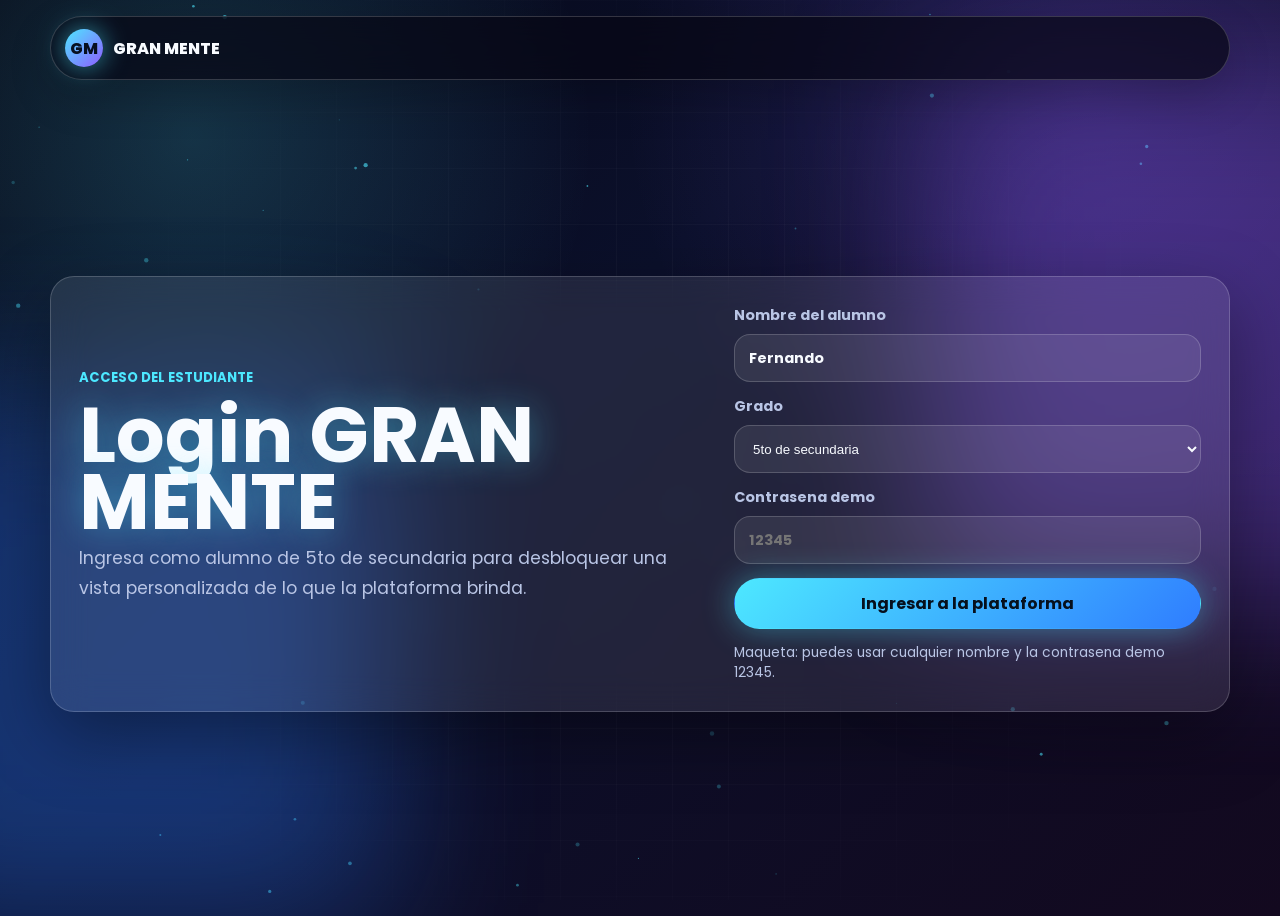
==== commit 0a182e51: "Arreglo de login y uso de patrón MVC para el front end" ====
--- a/index.html
+++ b/index.html
@@ -251,6 +251,6 @@
     <div><p>Integrantes: Equipo GRAN MENTE</p><p><a href="#">GitHub</a> · <a href="#">Redes simuladas</a></p></div>
   </footer>
 
-  <script src="js/script.js"></script>
+  <script src="js/app.js"></script>
 </body>
 </html>
